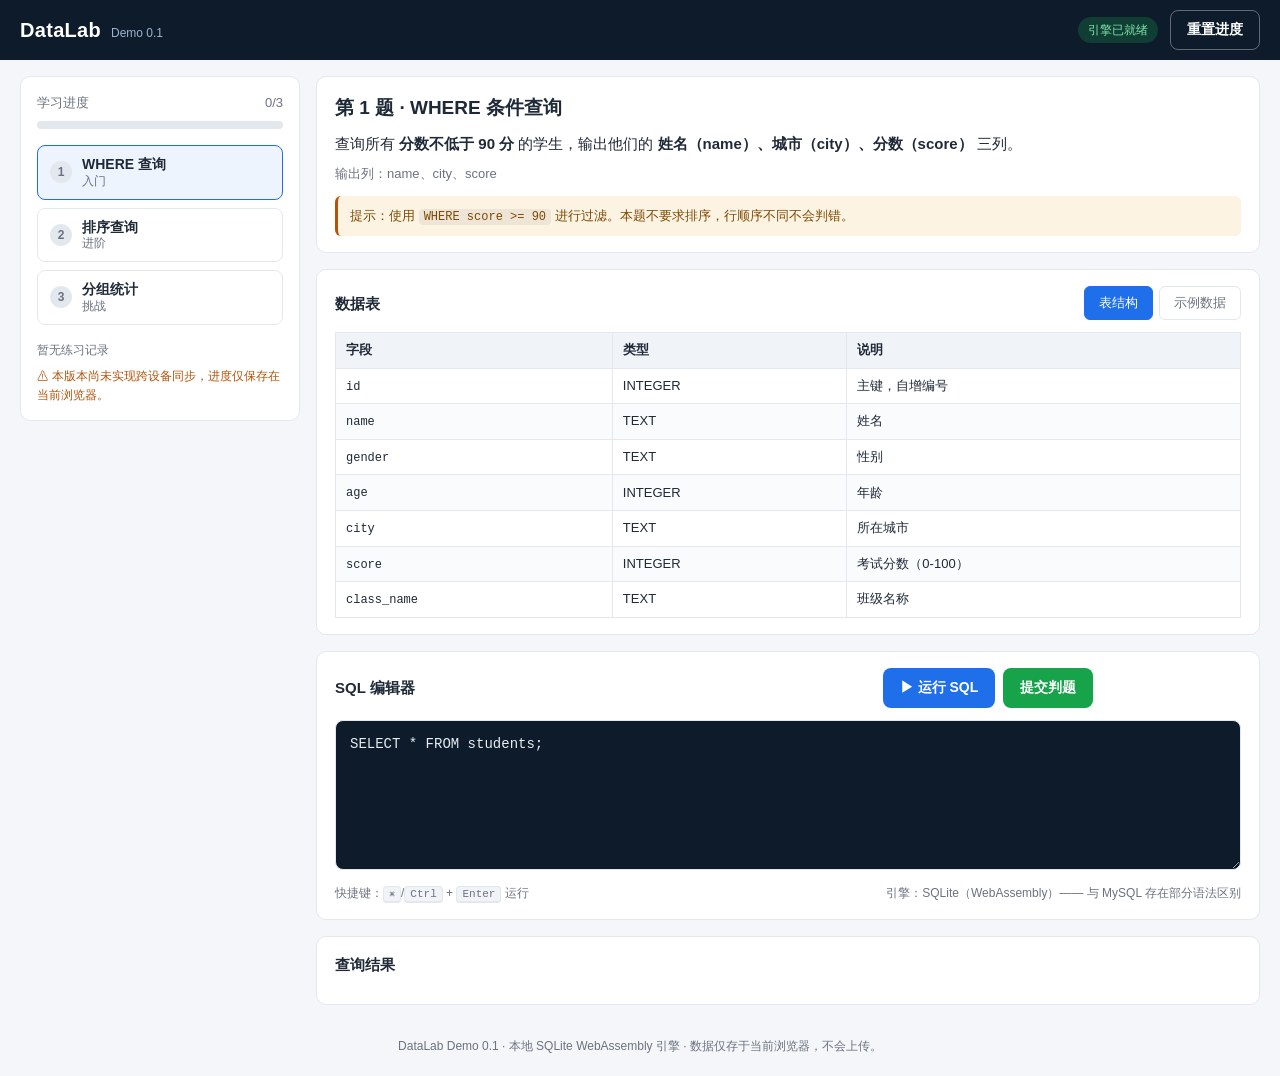
==== docs/index.html @ 597a9c26 "DataLab Demo 0.1：交互式 SQL 学习平台" ====
<!DOCTYPE html>
<html lang="zh-CN">
<head>
  <meta charset="UTF-8">
  <meta name="viewport" content="width=device-width, initial-scale=1, viewport-fit=cover">
  <meta name="theme-color" content="#1f6feb">
  <meta name="apple-mobile-web-app-capable" content="yes">
  <meta name="apple-mobile-web-app-status-bar-style" content="black-translucent">
  <meta name="apple-mobile-web-app-title" content="DataLab">
  <meta name="format-detection" content="telephone=no">
  <title>DataLab · 交互式 SQL 学习</title>
  <link rel="manifest" href="manifest.json">
  <link rel="apple-touch-icon" href="icon-180.png">
  <link rel="stylesheet" href="style.css">
</head>
<body>
  <header class="topbar">
    <div class="brand">
      <span class="logo">DataLab</span>
      <span class="ver">Demo 0.1</span>
    </div>
    <div class="top-right">
      <span id="engineStatus" class="engine-badge">引擎加载中…</span>
      <button id="resetBtn" class="btn ghost" type="button">重置进度</button>
    </div>
  </header>

  <div class="layout">
    <aside class="sidebar">
      <div class="progress-box">
        <div class="progress-label">学习进度 <span id="progressText">0/3</span></div>
        <div class="progress-bar"><div id="progressFill" class="progress-fill"></div></div>
      </div>

      <nav id="exerciseList" class="exercise-list" aria-label="课程列表"></nav>

      <div class="sidebar-foot">
        <div id="lastRecord" class="last-record">暂无练习记录</div>
        <div class="sync-note">⚠ 本版本尚未实现跨设备同步，进度仅保存在当前浏览器。</div>
      </div>
    </aside>

    <main class="content">
      <section class="card task-card">
        <h2 id="taskTitle" class="task-title">第 1 题</h2>
        <div id="taskDesc" class="task-desc"></div>
        <div id="taskHint" class="task-hint"></div>
      </section>

      <section class="card schema-card">
        <div class="card-head">
          <h3>数据表</h3>
          <div class="tabs" role="tablist">
            <button type="button" data-tab="schema" class="active">表结构</button>
            <button type="button" data-tab="data">示例数据</button>
          </div>
        </div>
        <div id="schemaView" class="tab-panel"></div>
        <div id="dataView" class="tab-panel hidden"></div>
      </section>

      <section class="card editor-card">
        <div class="card-head editor-head">
          <h3>SQL 编辑器</h3>
          <div class="editor-actions">
            <button id="runBtn" class="btn primary" type="button">▶ 运行 SQL</button>
            <button id="judgeBtn" class="btn accent" type="button">提交判题</button>
            <button id="copyChatBtn" class="btn ghost" type="button">复制给 ChatGPT</button>
          </div>
        </div>
        <textarea id="sqlEditor" class="sql-editor" spellcheck="false" autocapitalize="off"
          autocorrect="off" autocomplete="off"
          placeholder="在这里输入 SQL，例如：SELECT * FROM students;"></textarea>
        <div class="editor-foot">
          <span>快捷键：<kbd>⌘</kbd>/<kbd>Ctrl</kbd> + <kbd>Enter</kbd> 运行</span>
          <span class="engine-note">引擎：SQLite（WebAssembly）—— 与 MySQL 存在部分语法区别</span>
        </div>
      </section>

      <section class="card result-card">
        <h3>查询结果</h3>
        <div id="runResult" class="run-result"></div>
        <div id="judgeResult" class="judge-result"></div>
      </section>
    </main>
  </div>

  <footer class="footer">
    DataLab Demo 0.1 · 本地 SQLite WebAssembly 引擎 · 数据仅存于当前浏览器，不会上传。
  </footer>

  <script src="sql-wasm.js"></script>
  <script src="data.js"></script>
  <script src="db.js"></script>
  <script src="judge.js"></script>
  <script src="app.js"></script>
</body>
</html>
---- docs/style.css ----
/* DataLab Demo 0.1 — 界面样式（适配 iPad 横屏与窄屏） */

:root {
  --bg: #f4f6f9;
  --panel: #ffffff;
  --border: #e3e8ef;
  --text: #1f2937;
  --text-dim: #6b7280;
  --accent: #1f6feb;
  --accent-dark: #1a5fd0;
  --green: #16a34a;
  --green-bg: #eafaf0;
  --red: #dc2626;
  --red-bg: #fdeaea;
  --amber: #b45309;
  --amber-bg: #fdf3e3;
  --mono: "SF Mono", "Menlo", "Monaco", "Consolas", "PingFang SC", monospace;
  --radius: 10px;
}

* { box-sizing: border-box; }

html, body {
  margin: 0;
  padding: 0;
  background: var(--bg);
  color: var(--text);
  font-family: -apple-system, BlinkMacSystemFont, "Segoe UI", "PingFang SC",
    "Hiragino Sans GB", "Microsoft YaHei", sans-serif;
  font-size: 15px;
  line-height: 1.55;
  -webkit-font-smoothing: antialiased;
}

.hidden { display: none !important; }

/* ---------- 顶栏 ---------- */
.topbar {
  display: flex;
  align-items: center;
  justify-content: space-between;
  gap: 12px;
  padding: 10px 20px;
  background: #0d1b2a;
  color: #fff;
  position: sticky;
  top: 0;
  z-index: 20;
}
.brand { display: flex; align-items: baseline; gap: 10px; }
.logo { font-size: 20px; font-weight: 700; letter-spacing: .3px; }
.ver { font-size: 12px; color: #9db4d0; }
.top-right { display: flex; align-items: center; gap: 12px; }
.engine-badge {
  font-size: 12px;
  padding: 4px 10px;
  border-radius: 999px;
  background: rgba(255,255,255,.12);
  color: #c9d6e5;
}
.engine-badge.ok { background: rgba(34,197,94,.2); color: #7ee2a8; }
.engine-badge.fail { background: rgba(239,68,68,.25); color: #fca5a5; }

/* ---------- 布局 ---------- */
.layout {
  display: grid;
  grid-template-columns: 280px minmax(0, 1fr);
  gap: 16px;
  padding: 16px 20px;
  max-width: 1500px;
  margin: 0 auto;
  align-items: start;
}

/* ---------- 侧栏 ---------- */
.sidebar {
  background: var(--panel);
  border: 1px solid var(--border);
  border-radius: var(--radius);
  padding: 16px;
  position: sticky;
  top: 64px;
  display: flex;
  flex-direction: column;
  gap: 16px;
  min-width: 0;
}
.progress-box { display: flex; flex-direction: column; gap: 8px; }
.progress-label { font-size: 13px; color: var(--text-dim); display: flex; justify-content: space-between; }
.progress-bar {
  height: 8px; background: var(--border); border-radius: 999px; overflow: hidden;
}
.progress-fill {
  height: 100%; width: 0; background: linear-gradient(90deg, var(--accent), #58a6ff);
  transition: width .3s ease;
}

.exercise-list { display: flex; flex-direction: column; gap: 8px; }
.ex-item {
  display: flex; align-items: center; gap: 10px;
  text-align: left;
  padding: 10px 12px;
  border: 1px solid var(--border);
  border-radius: 8px;
  background: #fff;
  cursor: pointer;
  font-size: 14px;
  color: var(--text);
  transition: border-color .15s, background .15s;
  min-height: 44px;
}
.ex-item:hover { border-color: var(--accent); }
.ex-item.active { border-color: var(--accent); background: #eef4fe; }
.ex-badge {
  width: 22px; height: 22px; border-radius: 50%;
  background: var(--border); color: var(--text-dim);
  display: flex; align-items: center; justify-content: center;
  font-size: 12px; font-weight: 600; flex: 0 0 auto;
}
.ex-item.done .ex-badge { background: var(--green); color: #fff; }
.ex-info { display: flex; flex-direction: column; line-height: 1.25; }
.ex-title { font-weight: 600; }
.ex-diff { font-size: 12px; color: var(--text-dim); }

.sidebar-foot { display: flex; flex-direction: column; gap: 8px; margin-top: auto; }
.last-record { font-size: 12px; color: var(--text-dim); }
.sync-note { font-size: 12px; color: var(--amber); }

/* ---------- 内容区 ---------- */
.content { display: flex; flex-direction: column; gap: 16px; min-width: 0; }

.card {
  background: var(--panel);
  border: 1px solid var(--border);
  border-radius: var(--radius);
  padding: 16px 18px;
}
.card-head {
  display: flex; align-items: center; justify-content: space-between;
  gap: 12px; margin-bottom: 12px; flex-wrap: wrap;
}
.card h3 { margin: 0; font-size: 15px; }

.task-title { margin: 0 0 10px; font-size: 19px; }
.task-desc { color: var(--text); }
.task-desc .output-cols { margin-top: 8px; font-size: 13px; color: var(--text-dim); }
.task-hint {
  margin-top: 12px; padding: 10px 12px;
  background: var(--amber-bg); border-left: 3px solid var(--amber);
  border-radius: 6px; font-size: 13px; color: #7c4a03;
}
.task-hint code, .task-desc code {
  background: rgba(0,0,0,.06); padding: 1px 5px; border-radius: 4px;
  font-family: var(--mono); font-size: 12px;
}

/* 标签页 */
.tabs { display: flex; gap: 6px; }
.tabs button {
  padding: 6px 14px; border: 1px solid var(--border); background: #fff;
  border-radius: 6px; cursor: pointer; font-size: 13px; color: var(--text-dim);
  min-height: 34px;
}
.tabs button.active { background: var(--accent); border-color: var(--accent); color: #fff; }

/* 表格 */
.table-scroll { overflow-x: auto; }
.data-table {
  width: 100%; border-collapse: collapse; font-size: 13px; min-width: 300px;
}
.data-table th, .data-table td {
  border: 1px solid var(--border); padding: 7px 10px; text-align: left;
  white-space: nowrap;
}
.data-table thead th { background: #f0f3f8; font-weight: 600; position: sticky; top: 0; }
.data-table tbody tr:nth-child(even) { background: #fafbfd; }
.data-table code { font-family: var(--mono); font-size: 12px; }
.data-table td.null { color: #9ca3af; font-style: italic; }
.empty-cell { color: var(--text-dim); text-align: center; }
.data-meta { font-size: 12px; color: var(--text-dim); margin-bottom: 8px; }

/* 编辑器 */
.sql-editor {
  width: 100%;
  min-height: 150px;
  padding: 12px 14px;
  font-family: var(--mono);
  font-size: 14px;
  line-height: 1.6;
  border: 1px solid var(--border);
  border-radius: 8px;
  resize: vertical;
  background: #0d1b2a;
  color: #e6edf3;
  tab-size: 2;
}
.sql-editor:focus { outline: none; border-color: var(--accent); box-shadow: 0 0 0 3px rgba(31,111,235,.15); }

.editor-foot {
  display: flex; justify-content: space-between; align-items: center;
  gap: 10px; margin-top: 8px; font-size: 12px; color: var(--text-dim); flex-wrap: wrap;
}
.engine-note { color: var(--text-dim); }
kbd {
  font-family: var(--mono); background: #f0f3f8; border: 1px solid var(--border);
  border-bottom-width: 2px; border-radius: 4px; padding: 1px 5px; font-size: 11px;
}

/* 按钮 */
.btn {
  padding: 9px 16px; border-radius: 8px; border: 1px solid transparent;
  cursor: pointer; font-size: 14px; font-weight: 600; min-height: 40px;
  transition: background .15s, border-color .15s;
}
.btn.primary { background: var(--accent); color: #fff; }
.btn.primary:hover { background: var(--accent-dark); }
.btn.accent { background: var(--green); color: #fff; }
.btn.accent:hover { background: #128a3e; }
.btn.ghost { background: transparent; color: #fff; border-color: rgba(255,255,255,.35); }
.btn.ghost:hover { background: rgba(255,255,255,.12); }
.editor-actions { display: flex; gap: 8px; flex-wrap: wrap; }

/* 结果区 */
.result-card h3 { margin: 0 0 12px; }
.run-result, .judge-result { display: flex; flex-direction: column; gap: 12px; }
.result-meta { font-size: 13px; color: var(--text-dim); }

.error-box {
  background: var(--red-bg); border: 1px solid #f5c6c6; border-left: 4px solid var(--red);
  border-radius: 8px; padding: 12px 14px;
}
.error-title { font-weight: 700; color: var(--red); }
.error-msg {
  margin: 6px 0 0; font-family: var(--mono); font-size: 13px; white-space: pre-wrap;
  word-break: break-word; color: #7f1d1d;
}

.judge-box {
  display: flex; gap: 12px; align-items: flex-start;
  border-radius: 8px; padding: 12px 14px; border: 1px solid;
}
.judge-box.pass { background: var(--green-bg); border-color: #bfe6cc; }
.judge-box.fail { background: var(--red-bg); border-color: #f5c6c6; }
.judge-box.warn { background: var(--amber-bg); border-color: #f0d9a8; }
.judge-icon { font-size: 20px; line-height: 1.2; font-weight: 700; }
.judge-box.pass .judge-icon { color: var(--green); }
.judge-box.fail .judge-icon { color: var(--red); }
.judge-box.warn .judge-icon { color: var(--amber); }
.judge-title { font-weight: 700; }
.judge-reason { font-size: 13px; margin-top: 2px; color: var(--text); }

.side-result h4 { margin: 0 0 6px; font-size: 13px; color: var(--text-dim); }

/* 底部 */
.footer {
  text-align: center; padding: 16px 20px 24px;
  font-size: 12px; color: var(--text-dim);
}

/* ---------- 响应式：窄屏 / 竖屏 ---------- */
@media (max-width: 900px) {
  .layout { grid-template-columns: minmax(0, 1fr); padding: 12px; }
  .sidebar { position: static; }
  .exercise-list { flex-direction: row; overflow-x: auto; }
  .ex-item { min-width: 140px; }
  .sql-editor { min-height: 120px; }
  .topbar { padding: 8px 12px; flex-wrap: wrap; }
  .editor-head { flex-direction: column; align-items: stretch; }
  .editor-actions { justify-content: stretch; }
  .editor-actions .btn { flex: 1 1 auto; }
}
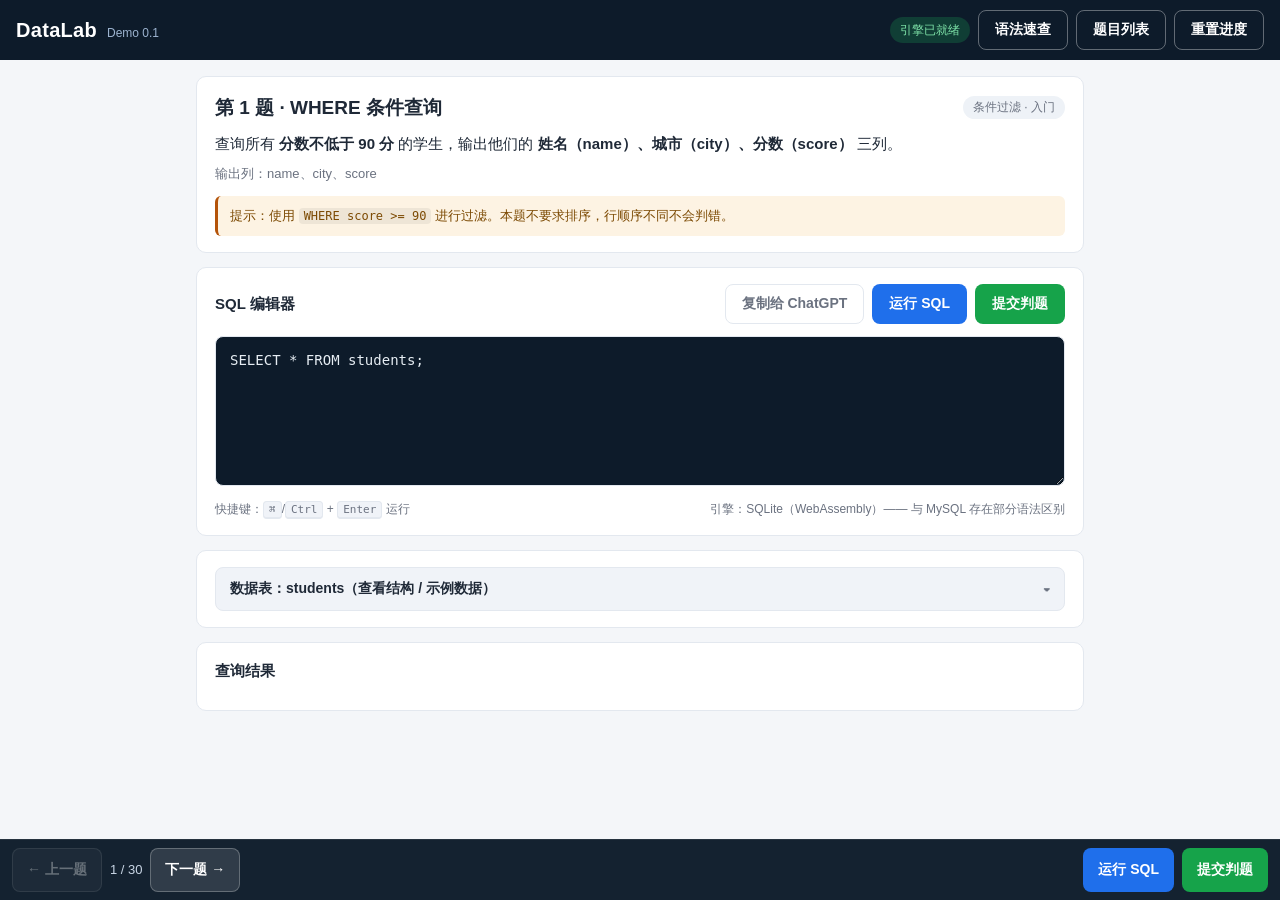
==== commit a9fc4a97: "DataLab Demo 0.1.1：iPad 布局优化 + 30 道练习 + 语法速查 - 布局：题目→编辑器→折叠数据表→结果；底部悬浮操作栏（运行/判题/上下题） - 练习：由 3 道扩充至 3" ====
--- a/docs/index.html
+++ b/docs/index.html
@@ -21,76 +21,112 @@
     </div>
     <div class="top-right">
       <span id="engineStatus" class="engine-badge">引擎加载中…</span>
+      <button id="syntaxBtn" class="btn ghost" type="button">语法速查</button>
+      <button id="listBtn" class="btn ghost" type="button">题目列表</button>
       <button id="resetBtn" class="btn ghost" type="button">重置进度</button>
     </div>
   </header>
 
-  <div class="layout">
-    <aside class="sidebar">
-      <div class="progress-box">
-        <div class="progress-label">学习进度 <span id="progressText">0/3</span></div>
-        <div class="progress-bar"><div id="progressFill" class="progress-fill"></div></div>
+  <main class="content">
+    <!-- 1. 题目介绍 -->
+    <section class="card task-card">
+      <div class="task-head">
+        <h2 id="taskTitle" class="task-title">第 1 题</h2>
+        <span id="taskMeta" class="task-meta"></span>
       </div>
+      <div id="taskDesc" class="task-desc"></div>
+      <div id="taskHint" class="task-hint"></div>
+    </section>
 
-      <nav id="exerciseList" class="exercise-list" aria-label="课程列表"></nav>
+    <!-- 2. SQL 编辑器 -->
+    <section class="card editor-card">
+      <div class="card-head editor-head">
+        <h3>SQL 编辑器</h3>
+        <div class="editor-actions">
+          <button id="copyChatBtn" class="btn ghost-dark" type="button">复制给 ChatGPT</button>
+          <button id="runBtn" class="btn primary" type="button">运行 SQL</button>
+          <button id="judgeBtn" class="btn accent" type="button">提交判题</button>
+        </div>
+      </div>
+      <textarea id="sqlEditor" class="sql-editor" spellcheck="false" autocapitalize="off"
+        autocorrect="off" autocomplete="off" enterkeyhint="go"
+        placeholder="在这里输入 SQL，例如：SELECT * FROM students;"></textarea>
+      <div class="editor-foot">
+        <span>快捷键：<kbd>⌘</kbd>/<kbd>Ctrl</kbd> + <kbd>Enter</kbd> 运行</span>
+        <span class="engine-note">引擎：SQLite（WebAssembly）—— 与 MySQL 存在部分语法区别</span>
+      </div>
+    </section>
 
-      <div class="sidebar-foot">
-        <div id="lastRecord" class="last-record">暂无练习记录</div>
-        <div class="sync-note">⚠ 本版本尚未实现跨设备同步，进度仅保存在当前浏览器。</div>
-      </div>
-    </aside>
-
-    <main class="content">
-      <section class="card task-card">
-        <h2 id="taskTitle" class="task-title">第 1 题</h2>
-        <div id="taskDesc" class="task-desc"></div>
-        <div id="taskHint" class="task-hint"></div>
-      </section>
-
-      <section class="card schema-card">
-        <div class="card-head">
-          <h3>数据表</h3>
-          <div class="tabs" role="tablist">
-            <button type="button" data-tab="schema" class="active">表结构</button>
-            <button type="button" data-tab="data">示例数据</button>
-          </div>
+    <!-- 3. 数据表（默认折叠） -->
+    <section class="card schema-card">
+      <button id="schemaToggle" class="schema-toggle" type="button" aria-expanded="false">
+        <span>数据表：students（查看结构 / 示例数据）</span>
+        <span class="chev">▾</span>
+      </button>
+      <div id="schemaBody" class="schema-body hidden">
+        <div class="tabs" role="tablist">
+          <button type="button" data-tab="schema" class="active">表结构</button>
+          <button type="button" data-tab="data">示例数据</button>
         </div>
         <div id="schemaView" class="tab-panel"></div>
         <div id="dataView" class="tab-panel hidden"></div>
-      </section>
+      </div>
+    </section>
 
-      <section class="card editor-card">
-        <div class="card-head editor-head">
-          <h3>SQL 编辑器</h3>
-          <div class="editor-actions">
-            <button id="runBtn" class="btn primary" type="button">▶ 运行 SQL</button>
-            <button id="judgeBtn" class="btn accent" type="button">提交判题</button>
-            <button id="copyChatBtn" class="btn ghost" type="button">复制给 ChatGPT</button>
-          </div>
-        </div>
-        <textarea id="sqlEditor" class="sql-editor" spellcheck="false" autocapitalize="off"
-          autocorrect="off" autocomplete="off"
-          placeholder="在这里输入 SQL，例如：SELECT * FROM students;"></textarea>
-        <div class="editor-foot">
-          <span>快捷键：<kbd>⌘</kbd>/<kbd>Ctrl</kbd> + <kbd>Enter</kbd> 运行</span>
-          <span class="engine-note">引擎：SQLite（WebAssembly）—— 与 MySQL 存在部分语法区别</span>
-        </div>
-      </section>
+    <!-- 4. 查询结果 -->
+    <section class="card result-card">
+      <h3>查询结果</h3>
+      <div id="runResult" class="run-result"></div>
+      <div id="judgeResult" class="judge-result"></div>
+    </section>
+  </main>
 
-      <section class="card result-card">
-        <h3>查询结果</h3>
-        <div id="runResult" class="run-result"></div>
-        <div id="judgeResult" class="judge-result"></div>
-      </section>
-    </main>
+  <!-- 底部悬浮操作栏 -->
+  <div class="floating-bar" id="floatingBar">
+    <button id="prevBtn" class="fb-btn nav" type="button">← 上一题</button>
+    <span id="fbProgress" class="fb-progress">1 / 30</span>
+    <button id="nextBtn" class="fb-btn nav" type="button">下一题 →</button>
+    <div class="fb-spacer"></div>
+    <button id="fbRunBtn" class="fb-btn primary" type="button">运行 SQL</button>
+    <button id="fbJudgeBtn" class="fb-btn accent" type="button">提交判题</button>
   </div>
 
-  <footer class="footer">
-    DataLab Demo 0.1 · 本地 SQLite WebAssembly 引擎 · 数据仅存于当前浏览器，不会上传。
-  </footer>
+  <!-- 题目列表抽屉 -->
+  <div id="listDrawer" class="drawer-mask hidden" aria-hidden="true">
+    <aside class="drawer" role="dialog" aria-label="题目列表">
+      <div class="drawer-head">
+        <h3>题目列表</h3>
+        <button id="listClose" class="drawer-close" type="button" aria-label="关闭">✕</button>
+      </div>
+      <div class="drawer-progress">
+        <div class="progress-label">学习进度 <span id="drawerProgressText">0/30</span></div>
+        <div class="progress-bar"><div id="drawerProgressFill" class="progress-fill"></div></div>
+        <div class="save-status" id="saveStatus">进度已保存在本设备</div>
+        <div id="lastRecord" class="last-record">暂无练习记录</div>
+        <div class="sync-note">说明：当前尚不支持跨设备同步，进度仅保存在本设备浏览器中。</div>
+      </div>
+      <nav id="drawerList" class="drawer-list" aria-label="按分类组织的题目"></nav>
+    </aside>
+  </div>
+
+  <!-- 语法速查抽屉 -->
+  <div id="syntaxDrawer" class="drawer-mask hidden" aria-hidden="true">
+    <aside class="drawer drawer-wide" role="dialog" aria-label="语法速查">
+      <div class="drawer-head">
+        <h3>语法速查</h3>
+        <button id="syntaxClose" class="drawer-close" type="button" aria-label="关闭">✕</button>
+      </div>
+      <div class="syntax-search">
+        <input id="syntaxSearch" type="search" placeholder="搜索关键词，如 WHERE、GROUP BY、排序…" autocomplete="off">
+      </div>
+      <div id="syntaxList" class="drawer-list syntax-list"></div>
+      <div class="syntax-foot">示例均可在当前 students 表上运行；引擎为 SQLite，注意与 MySQL 的语法差异。</div>
+    </aside>
+  </div>
 
   <script src="sql-wasm.js"></script>
   <script src="data.js"></script>
+  <script src="syntax.js"></script>
   <script src="db.js"></script>
   <script src="judge.js"></script>
   <script src="app.js"></script>
--- a/docs/style.css
+++ b/docs/style.css
@@ -1,4 +1,4 @@
-/* DataLab Demo 0.1 — 界面样式（适配 iPad 横屏与窄屏） */
+/* DataLab Demo 0.1.1 — 界面样式（适配 iPad 横屏/竖屏、底部悬浮栏、抽屉） */
 
 :root {
   --bg: #f4f6f9;
@@ -16,6 +16,7 @@
   --amber-bg: #fdf3e3;
   --mono: "SF Mono", "Menlo", "Monaco", "Consolas", "PingFang SC", monospace;
   --radius: 10px;
+  --bar-h: 58px;
 }
 
 * { box-sizing: border-box; }
@@ -30,7 +31,11 @@
   font-size: 15px;
   line-height: 1.55;
   -webkit-font-smoothing: antialiased;
-}
+  -webkit-tap-highlight-color: transparent;
+}
+
+/* 为底部悬浮栏预留空间，避免遮挡内容 */
+body { padding-bottom: calc(var(--bar-h) + env(safe-area-inset-bottom) + 20px); }
 
 .hidden { display: none !important; }
 
@@ -39,8 +44,8 @@
   display: flex;
   align-items: center;
   justify-content: space-between;
-  gap: 12px;
-  padding: 10px 20px;
+  gap: 10px;
+  padding: 10px 16px;
   background: #0d1b2a;
   color: #fff;
   position: sticky;
@@ -50,84 +55,28 @@
 .brand { display: flex; align-items: baseline; gap: 10px; }
 .logo { font-size: 20px; font-weight: 700; letter-spacing: .3px; }
 .ver { font-size: 12px; color: #9db4d0; }
-.top-right { display: flex; align-items: center; gap: 12px; }
+.top-right { display: flex; align-items: center; gap: 8px; flex-wrap: wrap; }
 .engine-badge {
   font-size: 12px;
   padding: 4px 10px;
   border-radius: 999px;
   background: rgba(255,255,255,.12);
   color: #c9d6e5;
+  white-space: nowrap;
 }
 .engine-badge.ok { background: rgba(34,197,94,.2); color: #7ee2a8; }
 .engine-badge.fail { background: rgba(239,68,68,.25); color: #fca5a5; }
 
-/* ---------- 布局 ---------- */
-.layout {
-  display: grid;
-  grid-template-columns: 280px minmax(0, 1fr);
-  gap: 16px;
-  padding: 16px 20px;
-  max-width: 1500px;
+/* ---------- 内容主列 ---------- */
+.content {
+  max-width: 920px;
   margin: 0 auto;
-  align-items: start;
-}
-
-/* ---------- 侧栏 ---------- */
-.sidebar {
-  background: var(--panel);
-  border: 1px solid var(--border);
-  border-radius: var(--radius);
-  padding: 16px;
-  position: sticky;
-  top: 64px;
+  padding: 16px 16px 8px;
   display: flex;
   flex-direction: column;
-  gap: 16px;
+  gap: 14px;
   min-width: 0;
 }
-.progress-box { display: flex; flex-direction: column; gap: 8px; }
-.progress-label { font-size: 13px; color: var(--text-dim); display: flex; justify-content: space-between; }
-.progress-bar {
-  height: 8px; background: var(--border); border-radius: 999px; overflow: hidden;
-}
-.progress-fill {
-  height: 100%; width: 0; background: linear-gradient(90deg, var(--accent), #58a6ff);
-  transition: width .3s ease;
-}
-
-.exercise-list { display: flex; flex-direction: column; gap: 8px; }
-.ex-item {
-  display: flex; align-items: center; gap: 10px;
-  text-align: left;
-  padding: 10px 12px;
-  border: 1px solid var(--border);
-  border-radius: 8px;
-  background: #fff;
-  cursor: pointer;
-  font-size: 14px;
-  color: var(--text);
-  transition: border-color .15s, background .15s;
-  min-height: 44px;
-}
-.ex-item:hover { border-color: var(--accent); }
-.ex-item.active { border-color: var(--accent); background: #eef4fe; }
-.ex-badge {
-  width: 22px; height: 22px; border-radius: 50%;
-  background: var(--border); color: var(--text-dim);
-  display: flex; align-items: center; justify-content: center;
-  font-size: 12px; font-weight: 600; flex: 0 0 auto;
-}
-.ex-item.done .ex-badge { background: var(--green); color: #fff; }
-.ex-info { display: flex; flex-direction: column; line-height: 1.25; }
-.ex-title { font-weight: 600; }
-.ex-diff { font-size: 12px; color: var(--text-dim); }
-
-.sidebar-foot { display: flex; flex-direction: column; gap: 8px; margin-top: auto; }
-.last-record { font-size: 12px; color: var(--text-dim); }
-.sync-note { font-size: 12px; color: var(--amber); }
-
-/* ---------- 内容区 ---------- */
-.content { display: flex; flex-direction: column; gap: 16px; min-width: 0; }
 
 .card {
   background: var(--panel);
@@ -141,7 +90,16 @@
 }
 .card h3 { margin: 0; font-size: 15px; }
 
-.task-title { margin: 0 0 10px; font-size: 19px; }
+/* 题目卡片 */
+.task-head {
+  display: flex; align-items: center; justify-content: space-between;
+  gap: 10px; margin-bottom: 10px; flex-wrap: wrap;
+}
+.task-title { margin: 0; font-size: 19px; }
+.task-meta {
+  font-size: 12px; color: var(--text-dim);
+  background: #eef2f7; padding: 2px 10px; border-radius: 999px; white-space: nowrap;
+}
 .task-desc { color: var(--text); }
 .task-desc .output-cols { margin-top: 8px; font-size: 13px; color: var(--text-dim); }
 .task-hint {
@@ -154,8 +112,19 @@
   font-family: var(--mono); font-size: 12px;
 }
 
+/* 数据表折叠 */
+.schema-toggle {
+  width: 100%; display: flex; justify-content: space-between; align-items: center;
+  background: #f0f3f8; border: 1px solid var(--border); border-radius: 8px;
+  padding: 10px 14px; font-size: 14px; font-weight: 600; cursor: pointer;
+  min-height: 44px; text-align: left; color: var(--text);
+}
+.schema-toggle:active { background: #e6ebf2; }
+.chev { color: var(--text-dim); }
+.schema-body { margin-top: 12px; }
+
 /* 标签页 */
-.tabs { display: flex; gap: 6px; }
+.tabs { display: flex; gap: 6px; margin-bottom: 10px; }
 .tabs button {
   padding: 6px 14px; border: 1px solid var(--border); background: #fff;
   border-radius: 6px; cursor: pointer; font-size: 13px; color: var(--text-dim);
@@ -172,7 +141,7 @@
   border: 1px solid var(--border); padding: 7px 10px; text-align: left;
   white-space: nowrap;
 }
-.data-table thead th { background: #f0f3f8; font-weight: 600; position: sticky; top: 0; }
+.data-table thead th { background: #f0f3f8; font-weight: 600; }
 .data-table tbody tr:nth-child(even) { background: #fafbfd; }
 .data-table code { font-family: var(--mono); font-size: 12px; }
 .data-table td.null { color: #9ca3af; font-style: italic; }
@@ -218,6 +187,8 @@
 .btn.accent:hover { background: #128a3e; }
 .btn.ghost { background: transparent; color: #fff; border-color: rgba(255,255,255,.35); }
 .btn.ghost:hover { background: rgba(255,255,255,.12); }
+.btn.ghost-dark { background: transparent; color: var(--text-dim); border-color: var(--border); }
+.btn.ghost-dark:hover { background: #f0f3f8; }
 .editor-actions { display: flex; gap: 8px; flex-wrap: wrap; }
 
 /* 结果区 */
@@ -251,21 +222,165 @@
 
 .side-result h4 { margin: 0 0 6px; font-size: 13px; color: var(--text-dim); }
 
-/* 底部 */
-.footer {
-  text-align: center; padding: 16px 20px 24px;
-  font-size: 12px; color: var(--text-dim);
-}
+.empty { color: var(--text-dim); font-size: 13px; padding: 12px 0; text-align: center; }
+
+/* ---------- 底部悬浮操作栏 ---------- */
+.floating-bar {
+  position: fixed;
+  left: 0; right: 0; bottom: 0;
+  display: flex;
+  align-items: center;
+  gap: 8px;
+  padding: 8px 12px;
+  padding-bottom: calc(8px + env(safe-area-inset-bottom));
+  background: rgba(13, 27, 42, 0.97);
+  backdrop-filter: blur(8px);
+  -webkit-backdrop-filter: blur(8px);
+  border-top: 1px solid rgba(255,255,255,.08);
+  z-index: 30;
+  transition: transform .2s ease;
+}
+/* 虚拟键盘弹出时收起悬浮栏 */
+body.kb-open .floating-bar { transform: translateY(120%); }
+
+.fb-btn {
+  min-height: 44px;
+  padding: 8px 14px;
+  border-radius: 8px;
+  border: 1px solid transparent;
+  font-size: 14px;
+  font-weight: 600;
+  cursor: pointer;
+  white-space: nowrap;
+  transition: background .15s, border-color .15s;
+}
+.fb-btn.nav { background: rgba(255,255,255,.12); color: #fff; border-color: rgba(255,255,255,.25); }
+.fb-btn.nav:hover { background: rgba(255,255,255,.2); }
+.fb-btn.nav:disabled { opacity: .35; cursor: default; }
+.fb-btn.primary { background: var(--accent); color: #fff; }
+.fb-btn.primary:hover { background: var(--accent-dark); }
+.fb-btn.accent { background: var(--green); color: #fff; }
+.fb-btn.accent:hover { background: #128a3e; }
+.fb-progress { color: #c9d6e5; font-size: 13px; white-space: nowrap; }
+.fb-spacer { flex: 1 1 auto; }
+
+/* ---------- 抽屉 ---------- */
+.drawer-mask {
+  position: fixed; inset: 0;
+  background: rgba(0,0,0,.45);
+  z-index: 40;
+  display: flex;
+  justify-content: flex-end;
+}
+.drawer {
+  width: min(420px, 94vw);
+  height: 100%;
+  background: var(--panel);
+  box-shadow: -4px 0 24px rgba(0,0,0,.18);
+  display: flex;
+  flex-direction: column;
+  overflow: hidden;
+}
+.drawer-wide { width: min(540px, 96vw); }
+.drawer-head {
+  display: flex; justify-content: space-between; align-items: center;
+  padding: 14px 16px; border-bottom: 1px solid var(--border); flex: 0 0 auto;
+}
+.drawer-head h3 { margin: 0; font-size: 16px; }
+.drawer-close {
+  border: none; background: transparent; font-size: 18px; color: var(--text-dim);
+  cursor: pointer; min-width: 40px; min-height: 40px; border-radius: 8px;
+}
+.drawer-close:hover { background: #f0f3f8; }
+
+.drawer-progress {
+  padding: 12px 16px; border-bottom: 1px solid var(--border); flex: 0 0 auto;
+  display: flex; flex-direction: column; gap: 6px;
+}
+.progress-label { font-size: 13px; color: var(--text-dim); display: flex; justify-content: space-between; }
+.progress-bar { height: 8px; background: var(--border); border-radius: 999px; overflow: hidden; }
+.progress-fill { height: 100%; width: 0; background: linear-gradient(90deg, var(--accent), #58a6ff); transition: width .3s ease; }
+.save-status { font-size: 13px; color: var(--green); font-weight: 600; }
+.last-record { font-size: 12px; color: var(--text-dim); }
+.sync-note { font-size: 12px; color: var(--text-dim); }
+
+.drawer-list { flex: 1 1 auto; overflow-y: auto; padding: 8px 16px 20px; }
+.drawer-cat {
+  display: flex; justify-content: space-between; align-items: baseline;
+  font-size: 12px; font-weight: 700; color: var(--text-dim);
+  margin: 14px 0 6px; padding-top: 2px;
+}
+.drawer-cat:first-child { margin-top: 6px; }
+.drawer-cat-note { font-weight: 400; color: #9ca3af; font-size: 11px; }
+
+.ex-item {
+  display: flex; align-items: center; gap: 10px;
+  text-align: left;
+  padding: 10px 12px;
+  border: 1px solid var(--border);
+  border-radius: 8px;
+  background: #fff;
+  cursor: pointer;
+  font-size: 14px;
+  color: var(--text);
+  width: 100%;
+  min-height: 44px;
+  margin-bottom: 6px;
+}
+.ex-item:hover { border-color: var(--accent); }
+.ex-item.active { border-color: var(--accent); background: #eef4fe; }
+.ex-badge {
+  width: 22px; height: 22px; border-radius: 50%;
+  background: var(--border); color: var(--text-dim);
+  display: flex; align-items: center; justify-content: center;
+  font-size: 12px; font-weight: 600; flex: 0 0 auto;
+}
+.ex-item.done .ex-badge { background: var(--green); color: #fff; }
+.ex-info { display: flex; flex-direction: column; line-height: 1.25; }
+.ex-title { font-weight: 600; }
+.ex-diff { font-size: 12px; color: var(--text-dim); }
+
+/* 语法速查 */
+.syntax-search { padding: 10px 16px; border-bottom: 1px solid var(--border); flex: 0 0 auto; }
+.syntax-search input {
+  width: 100%; padding: 10px 12px; font-size: 15px;
+  border: 1px solid var(--border); border-radius: 8px;
+  -webkit-appearance: none; appearance: none;
+}
+.syntax-search input:focus { outline: none; border-color: var(--accent); }
+.syntax-list { padding-top: 12px; }
+.syntax-foot { padding: 10px 16px; border-top: 1px solid var(--border); font-size: 12px; color: var(--text-dim); flex: 0 0 auto; }
+
+.syn-card {
+  border: 1px solid var(--border); border-radius: 8px; padding: 12px 14px; margin-bottom: 10px;
+}
+.syn-head { display: flex; align-items: center; gap: 8px; margin-bottom: 8px; }
+.syn-kw { font-family: var(--mono); font-weight: 700; color: var(--accent); font-size: 14px; }
+.syn-cat { font-size: 12px; color: var(--text-dim); background: #eef2f7; padding: 1px 8px; border-radius: 999px; }
+.syn-row { margin-bottom: 6px; font-size: 13px; display: flex; gap: 8px; align-items: baseline; }
+.syn-row b { flex: 0 0 56px; color: var(--text-dim); font-weight: 600; }
+.syn-row > span { flex: 1 1 auto; }
+.syn-pre {
+  margin: 4px 0 0; font-family: var(--mono); font-size: 12.5px;
+  background: #0d1b2a; color: #e6edf3; padding: 8px 10px; border-radius: 6px;
+  overflow-x: auto; white-space: pre-wrap; word-break: break-word; flex: 1 1 auto;
+}
+.syn-row.warn > span { color: #7c4a03; }
+.syn-row.dim > span { color: var(--text-dim); }
+
+/* 锁背景滚动 */
+body.drawer-open { overflow: hidden; }
 
 /* ---------- 响应式：窄屏 / 竖屏 ---------- */
-@media (max-width: 900px) {
-  .layout { grid-template-columns: minmax(0, 1fr); padding: 12px; }
-  .sidebar { position: static; }
-  .exercise-list { flex-direction: row; overflow-x: auto; }
-  .ex-item { min-width: 140px; }
-  .sql-editor { min-height: 120px; }
-  .topbar { padding: 8px 12px; flex-wrap: wrap; }
+@media (max-width: 720px) {
+  .content { padding: 10px 10px 4px; gap: 10px; }
+  .card { padding: 12px 12px; }
+  .sql-editor { min-height: 130px; font-size: 15px; } /* 15px 防 iOS 聚焦自动缩放 */
   .editor-head { flex-direction: column; align-items: stretch; }
   .editor-actions { justify-content: stretch; }
   .editor-actions .btn { flex: 1 1 auto; }
-}
+  .topbar { padding: 8px 10px; }
+  .logo { font-size: 18px; }
+  .fb-btn { padding: 8px 10px; font-size: 13px; min-height: 40px; }
+  .fb-progress { font-size: 12px; }
+}
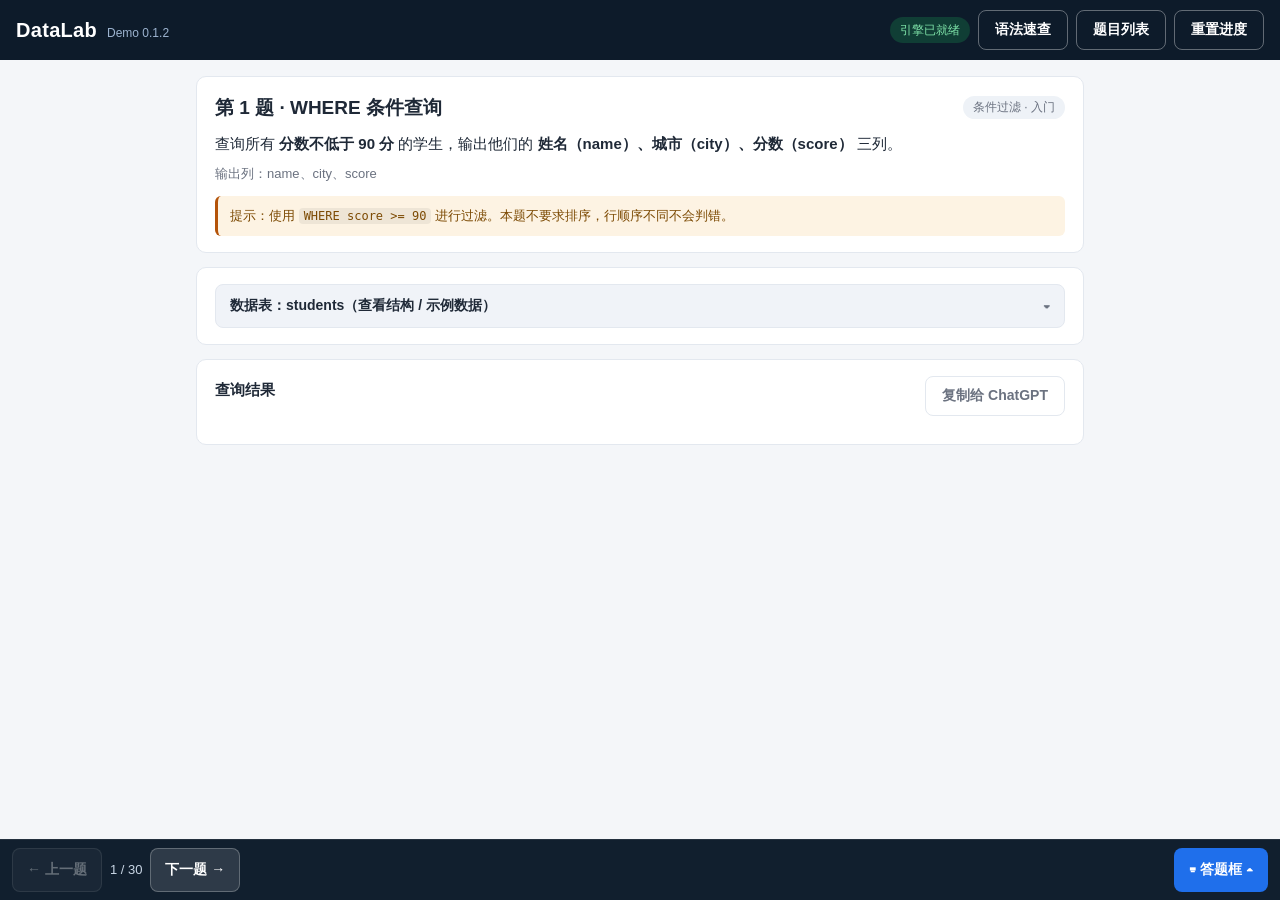
==== commit 3f7844bf: "DataLab Demo 0.1.2：悬浮答题框 + 教学错误修复 + 缓存 v3 - 底部固定按钮栏升级为可展开的悬浮答题框（收起=紧凑栏，展开=编辑器+运行/判题/导航） - 复用原 sqlEdi" ====
--- a/docs/index.html
+++ b/docs/index.html
@@ -4,6 +4,7 @@
   <meta charset="UTF-8">
   <meta name="viewport" content="width=device-width, initial-scale=1, viewport-fit=cover">
   <meta name="theme-color" content="#1f6feb">
+  <meta name="datalab-version" content="0.1.2">
   <meta name="apple-mobile-web-app-capable" content="yes">
   <meta name="apple-mobile-web-app-status-bar-style" content="black-translucent">
   <meta name="apple-mobile-web-app-title" content="DataLab">
@@ -17,7 +18,7 @@
   <header class="topbar">
     <div class="brand">
       <span class="logo">DataLab</span>
-      <span class="ver">Demo 0.1</span>
+      <span class="ver" id="appVersion">Demo 0.1.2</span>
     </div>
     <div class="top-right">
       <span id="engineStatus" class="engine-badge">引擎加载中…</span>
@@ -38,26 +39,7 @@
       <div id="taskHint" class="task-hint"></div>
     </section>
 
-    <!-- 2. SQL 编辑器 -->
-    <section class="card editor-card">
-      <div class="card-head editor-head">
-        <h3>SQL 编辑器</h3>
-        <div class="editor-actions">
-          <button id="copyChatBtn" class="btn ghost-dark" type="button">复制给 ChatGPT</button>
-          <button id="runBtn" class="btn primary" type="button">运行 SQL</button>
-          <button id="judgeBtn" class="btn accent" type="button">提交判题</button>
-        </div>
-      </div>
-      <textarea id="sqlEditor" class="sql-editor" spellcheck="false" autocapitalize="off"
-        autocorrect="off" autocomplete="off" enterkeyhint="go"
-        placeholder="在这里输入 SQL，例如：SELECT * FROM students;"></textarea>
-      <div class="editor-foot">
-        <span>快捷键：<kbd>⌘</kbd>/<kbd>Ctrl</kbd> + <kbd>Enter</kbd> 运行</span>
-        <span class="engine-note">引擎：SQLite（WebAssembly）—— 与 MySQL 存在部分语法区别</span>
-      </div>
-    </section>
-
-    <!-- 3. 数据表（默认折叠） -->
+    <!-- 2. 数据表（默认折叠） -->
     <section class="card schema-card">
       <button id="schemaToggle" class="schema-toggle" type="button" aria-expanded="false">
         <span>数据表：students（查看结构 / 示例数据）</span>
@@ -73,22 +55,47 @@
       </div>
     </section>
 
-    <!-- 4. 查询结果 -->
+    <!-- 3. 查询结果 -->
     <section class="card result-card">
-      <h3>查询结果</h3>
+      <div class="card-head result-head">
+        <h3>查询结果</h3>
+        <button id="copyChatBtn" class="btn ghost-dark" type="button">复制给 ChatGPT</button>
+      </div>
       <div id="runResult" class="run-result"></div>
       <div id="judgeResult" class="judge-result"></div>
     </section>
   </main>
 
-  <!-- 底部悬浮操作栏 -->
+  <!-- 底部悬浮答题框 -->
   <div class="floating-bar" id="floatingBar">
-    <button id="prevBtn" class="fb-btn nav" type="button">← 上一题</button>
-    <span id="fbProgress" class="fb-progress">1 / 30</span>
-    <button id="nextBtn" class="fb-btn nav" type="button">下一题 →</button>
-    <div class="fb-spacer"></div>
-    <button id="fbRunBtn" class="fb-btn primary" type="button">运行 SQL</button>
-    <button id="fbJudgeBtn" class="fb-btn accent" type="button">提交判题</button>
+    <!-- 收起状态 -->
+    <div class="fb-collapsed" id="fbCollapsed">
+      <button id="prevBtn" class="fb-btn nav" type="button">← 上一题</button>
+      <span id="fbProgress" class="fb-progress">1 / 30</span>
+      <button id="nextBtn" class="fb-btn nav" type="button">下一题 →</button>
+      <div class="fb-spacer"></div>
+      <button id="fbExpandBtn" class="fb-btn primary" type="button">⌨ 答题框 ▴</button>
+    </div>
+
+    <!-- 展开状态 -->
+    <div class="fb-panel hidden" id="fbPanel">
+      <div class="fb-panel-head">
+        <span id="fbPanelTitle" class="fb-panel-title">第 1 题</span>
+        <span class="fb-engine-badge">SQLite 引擎</span>
+        <button id="fbCollapseBtn" class="fb-btn ghost" type="button">收起 ▾</button>
+      </div>
+      <textarea id="sqlEditor" class="sql-editor" spellcheck="false" autocapitalize="off"
+        autocorrect="off" autocomplete="off" enterkeyhint="go"
+        placeholder="在这里输入 SQL，例如：SELECT * FROM students;"></textarea>
+      <div class="fb-panel-actions">
+        <button id="fbPrevBtn" class="fb-btn nav" type="button">←</button>
+        <button id="fbNextBtn" class="fb-btn nav" type="button">→</button>
+        <span id="fbPanelProgress" class="fb-progress">1 / 30</span>
+        <div class="fb-spacer"></div>
+        <button id="fbRunBtn" class="fb-btn primary" type="button">运行 SQL</button>
+        <button id="fbJudgeBtn" class="fb-btn accent" type="button">提交判题</button>
+      </div>
+    </div>
   </div>
 
   <!-- 题目列表抽屉 -->
--- a/docs/style.css
+++ b/docs/style.css
@@ -224,24 +224,61 @@
 
 .empty { color: var(--text-dim); font-size: 13px; padding: 12px 0; text-align: center; }
 
-/* ---------- 底部悬浮操作栏 ---------- */
+/* ---------- 底部悬浮答题框 ---------- */
 .floating-bar {
   position: fixed;
   left: 0; right: 0; bottom: 0;
-  display: flex;
-  align-items: center;
-  gap: 8px;
-  padding: 8px 12px;
-  padding-bottom: calc(8px + env(safe-area-inset-bottom));
-  background: rgba(13, 27, 42, 0.97);
+  background: rgba(13, 27, 42, 0.98);
   backdrop-filter: blur(8px);
   -webkit-backdrop-filter: blur(8px);
   border-top: 1px solid rgba(255,255,255,.08);
   z-index: 30;
   transition: transform .2s ease;
-}
-/* 虚拟键盘弹出时收起悬浮栏 */
-body.kb-open .floating-bar { transform: translateY(120%); }
+  padding-bottom: env(safe-area-inset-bottom);
+}
+
+/* 收起状态：紧凑操作栏 */
+.fb-collapsed {
+  display: flex;
+  align-items: center;
+  gap: 8px;
+  padding: 8px 12px;
+}
+
+/* 展开状态：答题面板 */
+.fb-panel {
+  display: flex;
+  flex-direction: column;
+  gap: 8px;
+  padding: 10px 12px 12px;
+  max-height: 58vh;
+  overflow: hidden;
+}
+.fb-panel-head {
+  display: flex; align-items: center; gap: 10px;
+  flex: 0 0 auto;
+}
+.fb-panel-title {
+  flex: 1 1 auto;
+  font-size: 14px; font-weight: 600; color: #fff;
+  overflow: hidden; text-overflow: ellipsis; white-space: nowrap;
+}
+.fb-engine-badge {
+  font-size: 11px; color: #9db4d0;
+  background: rgba(255,255,255,.1); padding: 2px 8px; border-radius: 999px; white-space: nowrap;
+}
+.fb-panel .sql-editor {
+  flex: 1 1 auto;
+  min-height: 120px;
+  max-height: 30vh;
+  background: #0d1b2a;
+  color: #e6edf3;
+  border-color: rgba(255,255,255,.18);
+}
+.fb-panel-actions {
+  display: flex; align-items: center; gap: 8px;
+  flex: 0 0 auto;
+}
 
 .fb-btn {
   min-height: 44px;
@@ -261,6 +298,8 @@
 .fb-btn.primary:hover { background: var(--accent-dark); }
 .fb-btn.accent { background: var(--green); color: #fff; }
 .fb-btn.accent:hover { background: #128a3e; }
+.fb-btn.ghost { background: transparent; color: #c9d6e5; border-color: rgba(255,255,255,.3); }
+.fb-btn.ghost:hover { background: rgba(255,255,255,.12); }
 .fb-progress { color: #c9d6e5; font-size: 13px; white-space: nowrap; }
 .fb-spacer { flex: 1 1 auto; }
 
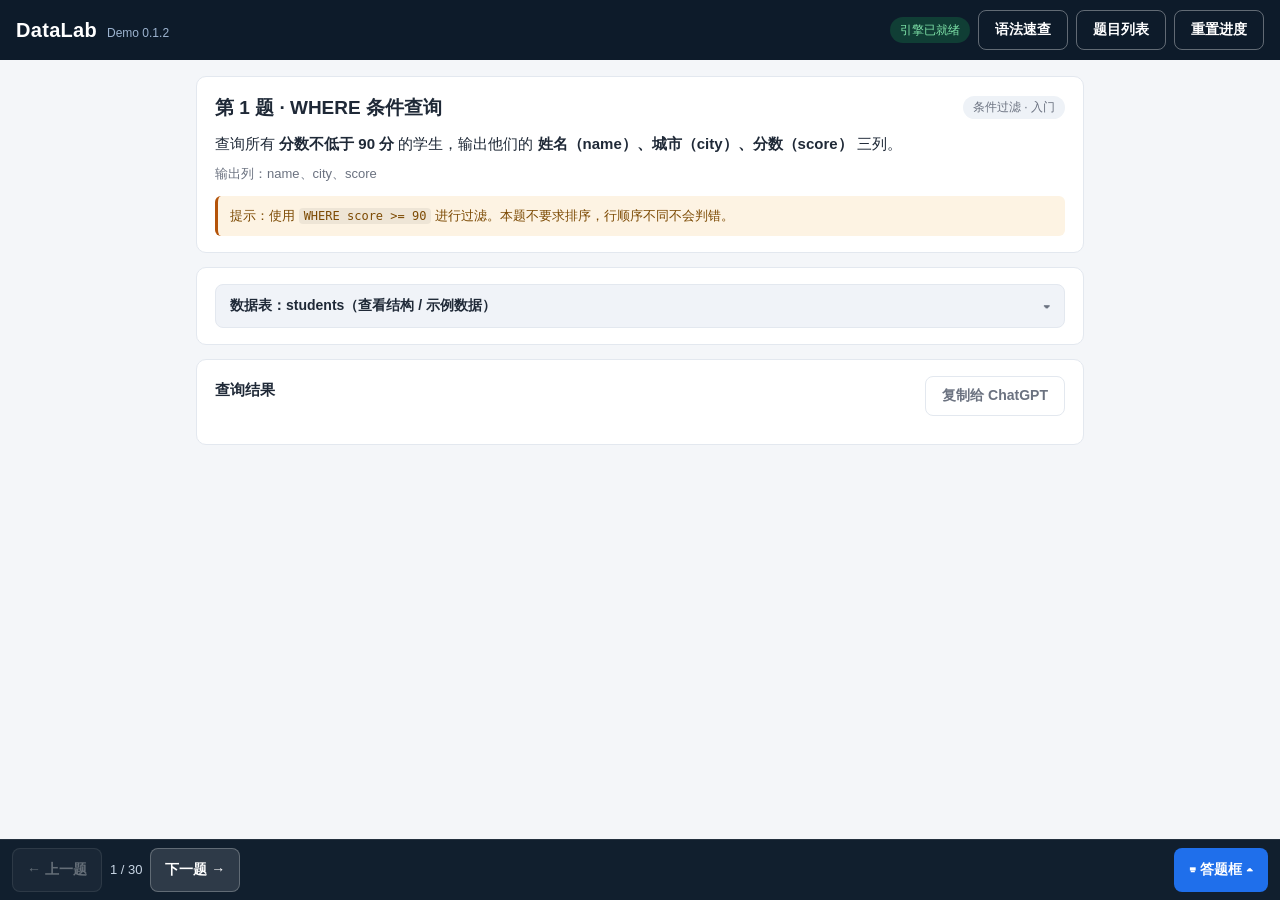
==== commit e4a5dae8: "DataLab 0.1.2：iPad 横屏虚拟键盘紧凑输入模式 - 横屏+触控+键盘弹出时自动进入紧凑模式：缩小面板、精简顶部、隐藏导航 - 面板顶部显示当前题关键条件+输出字段摘要 - 移除聚焦时 " ====
--- a/docs/index.html
+++ b/docs/index.html
@@ -81,6 +81,7 @@
     <div class="fb-panel hidden" id="fbPanel">
       <div class="fb-panel-head">
         <span id="fbPanelTitle" class="fb-panel-title">第 1 题</span>
+        <span id="fbPanelSummary" class="fb-panel-summary">…</span>
         <span class="fb-engine-badge">SQLite 引擎</span>
         <button id="fbCollapseBtn" class="fb-btn ghost" type="button">收起 ▾</button>
       </div>
--- a/docs/style.css
+++ b/docs/style.css
@@ -263,6 +263,12 @@
   font-size: 14px; font-weight: 600; color: #fff;
   overflow: hidden; text-overflow: ellipsis; white-space: nowrap;
 }
+.fb-panel-summary {
+  flex: 1 1 auto;
+  display: none;               /* 默认隐藏，紧凑模式下显示 */
+  font-size: 13px; color: #c9d6e5;
+  overflow: hidden; text-overflow: ellipsis; white-space: nowrap;
+}
 .fb-engine-badge {
   font-size: 11px; color: #9db4d0;
   background: rgba(255,255,255,.1); padding: 2px 8px; border-radius: 999px; white-space: nowrap;
@@ -302,6 +308,15 @@
 .fb-btn.ghost:hover { background: rgba(255,255,255,.12); }
 .fb-progress { color: #c9d6e5; font-size: 13px; white-space: nowrap; }
 .fb-spacer { flex: 1 1 auto; }
+
+/* 横屏紧凑输入模式：键盘弹出时缩小面板、精简顶部、隐藏导航与装饰 */
+body.compact .fb-panel { max-height: 40vh; }
+body.compact .fb-panel .sql-editor { min-height: 88px; max-height: 116px; }
+body.compact .fb-panel-title { display: none; }
+body.compact .fb-panel-summary { display: inline; }
+body.compact .fb-engine-badge { display: none; }
+body.compact .fb-panel .fb-btn.nav { display: none; }
+body.compact .fb-panel .fb-progress { display: none; }
 
 /* ---------- 抽屉 ---------- */
 .drawer-mask {
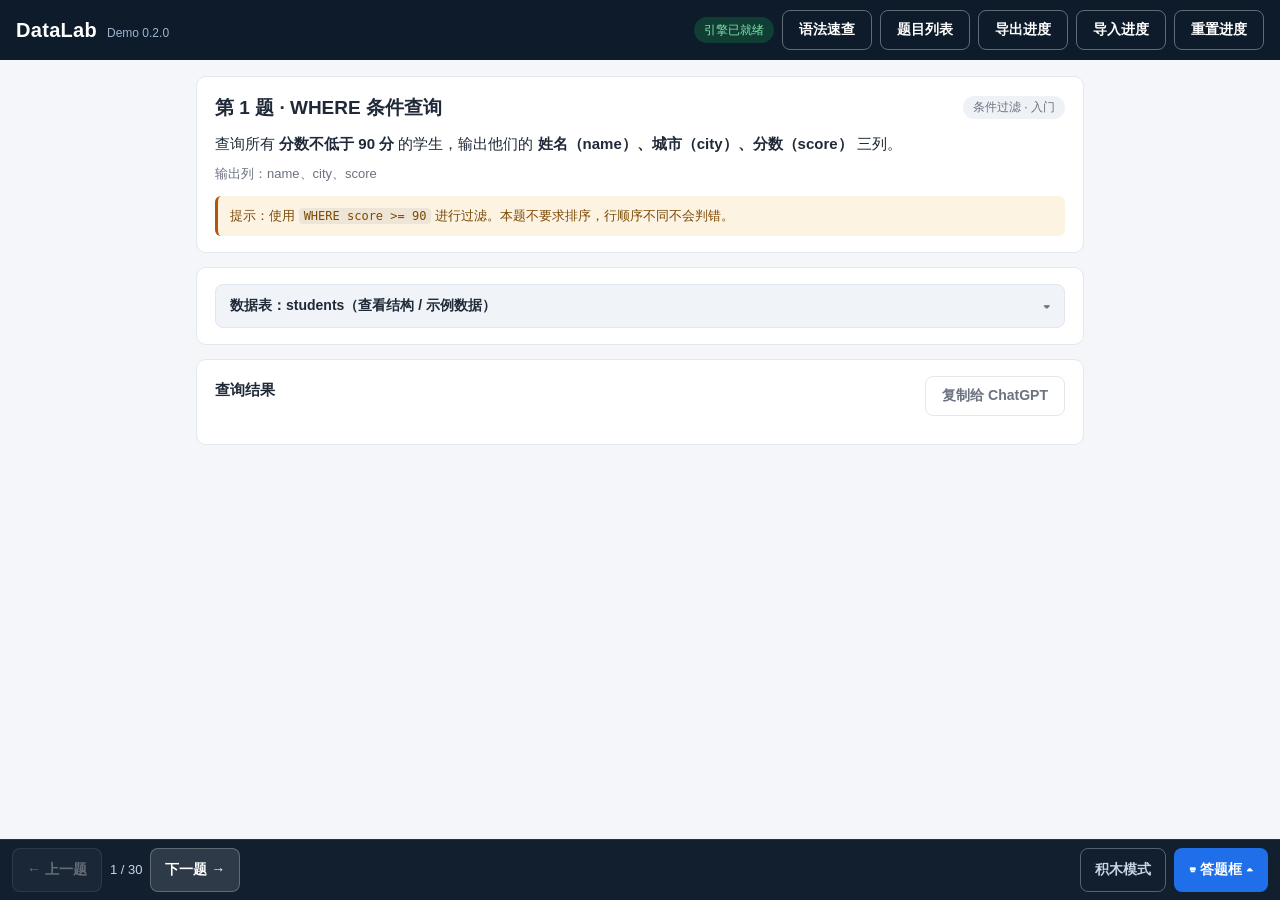
==== commit be83947b: "v0.2.0 发布构建：docs/ 与源一致（含新增 backup/blocks/store 资源）+ 更新横竖屏截图" ====
--- a/docs/index.html
+++ b/docs/index.html
@@ -4,7 +4,7 @@
   <meta charset="UTF-8">
   <meta name="viewport" content="width=device-width, initial-scale=1, viewport-fit=cover">
   <meta name="theme-color" content="#1f6feb">
-  <meta name="datalab-version" content="0.1.2">
+  <meta name="datalab-version" content="0.2.0">
   <meta name="apple-mobile-web-app-capable" content="yes">
   <meta name="apple-mobile-web-app-status-bar-style" content="black-translucent">
   <meta name="apple-mobile-web-app-title" content="DataLab">
@@ -13,22 +13,37 @@
   <link rel="manifest" href="manifest.json">
   <link rel="apple-touch-icon" href="icon-180.png">
   <link rel="stylesheet" href="style.css">
+  <link rel="stylesheet" href="blocks.css">
 </head>
 <body>
   <header class="topbar">
     <div class="brand">
       <span class="logo">DataLab</span>
-      <span class="ver" id="appVersion">Demo 0.1.2</span>
+      <span class="ver" id="appVersion">Demo 0.2.0</span>
     </div>
     <div class="top-right">
       <span id="engineStatus" class="engine-badge">引擎加载中…</span>
       <button id="syntaxBtn" class="btn ghost" type="button">语法速查</button>
       <button id="listBtn" class="btn ghost" type="button">题目列表</button>
+      <button id="exportBtn" class="btn ghost" type="button">导出进度</button>
+      <button id="importBtn" class="btn ghost" type="button">导入进度</button>
       <button id="resetBtn" class="btn ghost" type="button">重置进度</button>
     </div>
   </header>
 
   <main class="content">
+    <!-- 数据安全保护横幅（异常时显示） -->
+    <div id="safetyBanner" class="safety-banner hidden" role="alert">
+      <div class="safety-msg" id="safetyMsg"></div>
+      <div class="safety-issues" id="safetyIssues"></div>
+      <div class="safety-actions">
+        <button id="safetyExportBtn" class="btn ghost-dark" type="button">导出进度备份</button>
+        <button id="safetyRestoreBtn" class="btn ghost-dark hidden" type="button">恢复恢复前快照</button>
+      </div>
+    </div>
+
+    <div class="workbench">
+      <div class="wb-col-left">
     <!-- 1. 题目介绍 -->
     <section class="card task-card">
       <div class="task-head">
@@ -64,6 +79,52 @@
       <div id="runResult" class="run-result"></div>
       <div id="judgeResult" class="judge-result"></div>
     </section>
+      </div>
+
+      <!-- 右列：SQL 积木模式（第二种输入方式） -->
+      <section class="card wb-col-right hidden" id="blockModeCard">
+      <div id="blockPanel">
+        <div class="bm-workspace">
+          <div class="bm-panel">
+            <div class="bm-panel-head">
+              <h2>SQL 积木拼接区</h2>
+              <span class="bm-count" id="blocksCount">0 个积木</span>
+            </div>
+            <div class="bm-toolbar">
+              <button id="undoBtn" class="bm-btn" type="button" disabled>↩ 撤销</button>
+              <button id="clearBtn" class="bm-btn" type="button">清空</button>
+              <button id="moveLeftBtn" class="bm-btn" type="button" disabled>◀ 前移</button>
+              <button id="moveRightBtn" class="bm-btn" type="button" disabled>后移 ▶</button>
+              <button id="insertNewlineBtn" class="bm-btn" type="button">↵ 换行</button>
+              <button id="deleteSelBtn" class="bm-btn bm-danger" type="button" disabled>删除</button>
+              <button id="editSelBtn" class="bm-btn" type="button" disabled>编辑</button>
+            </div>
+            <div class="blocks-area" id="blocksArea" aria-label="SQL 积木拼接区"></div>
+            <div class="bm-foot">按住积木拖动排序 · 点按选中 · 拖动靠近上下边缘可自动滚动。</div>
+          </div>
+          <div class="bm-panel">
+            <div class="bm-panel-head">
+              <h2>实时 SQL 预览</h2>
+              <button id="copySqlBtn" class="bm-btn" type="button">复制 SQL</button>
+            </div>
+            <pre class="sql-preview" id="sqlPreview"><span class="sql-empty">（暂无语句）</span></pre>
+            <div class="bm-foot">随左侧积木实时更新；运行/判题复用下方按钮。</div>
+          </div>
+        </div>
+        <div class="bm-palette">
+          <div class="bm-palette-head">
+            <h2>语法模块库</h2>
+            <button id="customBtn" class="bm-btn bm-accent" type="button">＋ 自定义</button>
+          </div>
+          <div class="palette-groups" id="paletteGroups"></div>
+        </div>
+        <div class="bm-actions">
+          <button id="bmRunBtn" class="bm-btn bm-run" type="button">▶ 运行 SQL</button>
+          <button id="bmJudgeBtn" class="bm-btn bm-judge" type="button">✓ 提交判题</button>
+        </div>
+      </div>
+    </section>
+    </div>
   </main>
 
   <!-- 底部悬浮答题框 -->
@@ -74,6 +135,7 @@
       <span id="fbProgress" class="fb-progress">1 / 30</span>
       <button id="nextBtn" class="fb-btn nav" type="button">下一题 →</button>
       <div class="fb-spacer"></div>
+      <button id="modeToggleBtn" class="fb-btn ghost" type="button">积木模式</button>
       <button id="fbExpandBtn" class="fb-btn primary" type="button">⌨ 答题框 ▴</button>
     </div>
 
@@ -132,11 +194,70 @@
     </aside>
   </div>
 
+  <!-- 学习进度备份：导入预览 / 确认弹窗 -->
+  <input type="file" id="importFile" accept=".json,application/json" hidden>
+
+  <div class="backup-mask hidden" id="backupMask" aria-hidden="true">
+    <div class="backup-modal" role="dialog" aria-label="恢复学习进度">
+      <div class="backup-head">
+        <h3 id="backupTitle">恢复学习进度</h3>
+        <button id="backupClose" class="drawer-close" type="button" aria-label="关闭">✕</button>
+      </div>
+      <div class="backup-body" id="backupBody"></div>
+      <div class="backup-actions">
+        <button id="backupCancel" class="btn ghost-dark" type="button">取消</button>
+        <button id="backupMerge" class="btn ghost-dark" type="button">合并恢复</button>
+        <button id="backupReplace" class="btn primary" type="button">覆盖恢复</button>
+      </div>
+    </div>
+  </div>
+
+  <div class="toast hidden" id="toast"></div>
+
+  <!-- 积木：自定义模块弹窗 -->
+  <div class="modal-mask hidden" id="customModal">
+    <div class="modal">
+      <h3 id="customModalTitle">＋ 自定义模块</h3>
+      <div class="modal-tabs" id="customTabs">
+        <button data-type="number" class="active" type="button">数字</button>
+        <button data-type="text" type="button">文本</button>
+        <button data-type="alias" type="button">字段名/别名</button>
+        <button data-type="raw" type="button">SQL 片段</button>
+      </div>
+      <div class="modal-body">
+        <label class="modal-label" for="customInput" id="customInputLabel">数值</label>
+        <input id="customInput" type="text" autocomplete="off" spellcheck="false" placeholder="例如 90">
+        <div class="modal-hint" id="customHint"></div>
+        <div class="modal-preview">生成 SQL：<code id="customSqlPreview">—</code></div>
+      </div>
+      <div class="modal-actions">
+        <button id="customCancel" class="bm-btn" type="button">取消</button>
+        <button id="customOk" class="bm-btn bm-accent" type="button">添加</button>
+      </div>
+    </div>
+  </div>
+
+  <!-- 积木：清空确认弹窗 -->
+  <div class="modal-mask hidden" id="confirmModal">
+    <div class="modal modal-sm">
+      <h3>清空语句？</h3>
+      <p>将删除当前题目的所有积木。此操作可撤销。</p>
+      <div class="modal-actions">
+        <button id="confirmCancel" class="bm-btn" type="button">取消</button>
+        <button id="confirmOk" class="bm-btn bm-danger" type="button">清空</button>
+      </div>
+    </div>
+  </div>
+
   <script src="sql-wasm.js"></script>
   <script src="data.js"></script>
   <script src="syntax.js"></script>
   <script src="db.js"></script>
   <script src="judge.js"></script>
+  <script src="backup.js"></script>
+  <script src="store.js"></script>
+  <script src="blocks.js"></script>
+  <script src="backup-ui.js"></script>
   <script src="app.js"></script>
 </body>
 </html>
--- a/docs/style.css
+++ b/docs/style.css
@@ -438,3 +438,178 @@
   .fb-btn { padding: 8px 10px; font-size: 13px; min-height: 40px; }
   .fb-progress { font-size: 12px; }
 }
+
+/* ---------- 学习进度备份：导出 / 导入弹窗与提示 ---------- */
+.toast {
+  position: fixed;
+  left: 50%;
+  bottom: calc(var(--bar-h) + env(safe-area-inset-bottom) + 28px);
+  transform: translateX(-50%);
+  background: rgba(13, 27, 42, 0.96);
+  color: #fff;
+  padding: 10px 16px;
+  border-radius: 8px;
+  font-size: 13px;
+  max-width: min(520px, 92vw);
+  z-index: 60;
+  box-shadow: 0 6px 24px rgba(0, 0, 0, 0.25);
+}
+.toast.ok { border-left: 4px solid var(--green); }
+.toast.err { border-left: 4px solid var(--red); }
+
+.backup-mask {
+  position: fixed;
+  inset: 0;
+  background: rgba(0, 0, 0, 0.45);
+  z-index: 50;
+  display: flex;
+  align-items: center;
+  justify-content: center;
+  padding: 16px;
+}
+.backup-modal {
+  width: min(560px, 96vw);
+  max-height: 86vh;
+  background: var(--panel);
+  border-radius: 14px;
+  box-shadow: 0 12px 40px rgba(0, 0, 0, 0.28);
+  display: flex;
+  flex-direction: column;
+  overflow: hidden;
+}
+.backup-head {
+  display: flex;
+  justify-content: space-between;
+  align-items: center;
+  padding: 14px 16px;
+  border-bottom: 1px solid var(--border);
+  flex: 0 0 auto;
+}
+.backup-head h3 { margin: 0; font-size: 16px; }
+.backup-body {
+  padding: 14px 16px;
+  overflow-y: auto;
+  flex: 1 1 auto;
+  display: flex;
+  flex-direction: column;
+  gap: 8px;
+}
+.bk-summary { font-size: 13px; color: var(--text-dim); margin-bottom: 2px; }
+.bk-warn {
+  font-size: 12px; color: #7c4a03;
+  background: var(--amber-bg); border-left: 3px solid var(--amber);
+  border-radius: 6px; padding: 8px 10px;
+}
+.bk-row {
+  border: 1px solid var(--border);
+  border-radius: 8px;
+  padding: 8px 10px;
+  display: flex;
+  flex-direction: column;
+  gap: 4px;
+}
+.bk-row.bk-conflict { border-color: #f0c9c9; background: #fff8f8; }
+.bk-row.bk-same { border-color: #bfe6cc; background: #f6fdf8; }
+.bk-row.bk-info { border-color: #c6d9f5; background: #f5f9ff; }
+.bk-key { font-weight: 600; font-size: 13px; display: flex; justify-content: space-between; gap: 8px; flex-wrap: wrap; }
+.bk-status { font-weight: 500; font-size: 12px; color: var(--text-dim); }
+.bk-row.bk-conflict .bk-status { color: var(--red); }
+.bk-row.bk-same .bk-status { color: var(--green); }
+.bk-vals { display: flex; flex-direction: column; gap: 2px; }
+.bk-val { font-family: var(--mono); font-size: 12px; color: var(--text-dim); word-break: break-all; }
+.bk-tag {
+  display: inline-block; font-family: -apple-system, sans-serif; font-size: 11px;
+  color: var(--text-dim); background: #eef2f7; border-radius: 4px; padding: 0 5px; margin-right: 6px;
+}
+.bk-foot { font-size: 12px; color: var(--text-dim); margin-top: 2px; }
+.backup-actions {
+  display: flex;
+  justify-content: flex-end;
+  gap: 8px;
+  padding: 12px 16px;
+  border-top: 1px solid var(--border);
+  flex: 0 0 auto;
+  flex-wrap: wrap;
+}
+
+/* ---------- 数据安全保护横幅（阶段 B.1） ---------- */
+.safety-banner {
+  background: var(--red-bg);
+  border: 1px solid #f5c6c6;
+  border-left: 4px solid var(--red);
+  border-radius: var(--radius);
+  padding: 14px 16px;
+  display: flex;
+  flex-direction: column;
+  gap: 8px;
+}
+.safety-msg { font-weight: 700; color: #7f1d1d; font-size: 14px; }
+.safety-issues { font-size: 13px; color: #7f1d1d; }
+.safety-issues ul { margin: 4px 0 0; padding-left: 18px; }
+.safety-issues li { margin: 2px 0; word-break: break-all; }
+.safety-issues code { font-family: var(--mono); font-size: 12px; background: rgba(0,0,0,.05); padding: 0 4px; border-radius: 4px; }
+.safety-actions { display: flex; gap: 8px; flex-wrap: wrap; }
+
+/* ---------- 阶段 D.1：iPad 横屏学习工作台（双栏） ---------- */
+.workbench { display: flex; flex-direction: column; gap: 14px; min-width: 0; }
+.wb-col-left { display: flex; flex-direction: column; gap: 14px; min-width: 0; }
+.wb-col-right { min-width: 0; }
+
+/* 横屏 + 积木模式：左约 30%（题目/数据表/结果），右约 70%（积木工作台）；首屏不滚动、内部滚动 */
+@media (orientation: landscape) and (min-width: 700px) {
+  body.blocks-mode { padding-bottom: 0; }   /* 横屏积木模式高度已显式预留，去掉 body 底部 padding 避免多余页面滚动 */
+  body.blocks-mode .content {
+    max-width: none;
+    display: flex;
+    flex-direction: column;
+    gap: 12px;
+    /* 高度 = 视口 - 顶栏(≈52) - 底部操作栏 - 安全区 - 上下留白 */
+    height: calc(100dvh - 52px - var(--bar-h) - env(safe-area-inset-bottom) - 16px);
+    min-height: 0;
+    overflow: hidden;
+    padding-top: 12px;
+    padding-bottom: 4px;
+  }
+  body.blocks-mode .workbench {
+    flex: 1 1 auto;
+    min-height: 0;
+    display: grid;
+    grid-template-columns: minmax(240px, 30%) minmax(0, 1fr);
+    gap: 12px;
+    align-items: stretch;
+  }
+  body.blocks-mode .wb-col-left {
+    min-height: 0;
+    overflow-y: auto;
+    padding-right: 2px;
+    gap: 12px;
+  }
+  body.blocks-mode .wb-col-right {
+    min-height: 0;
+    overflow: hidden;
+    display: flex;
+    flex-direction: column;
+  }
+  body.blocks-mode #blockPanel {
+    flex: 1 1 auto;
+    min-height: 0;
+    display: flex;
+    flex-direction: column;
+    gap: 8px;
+  }
+  body.blocks-mode #blockPanel .bm-workspace {
+    flex: 1 1 auto;
+    min-height: 0;
+  }
+  body.blocks-mode #blockPanel .bm-palette {
+    flex: 0 0 auto;
+  }
+  body.blocks-mode #blockPanel .bm-palette .palette-groups {
+    max-height: 120px;   /* 模块库内部独立滚动，保证首屏可见 */
+  }
+}
+
+/* 竖屏/窄屏自动回退纵向（默认 workbench 已是纵向堆叠，无需额外覆盖） */
+@media (orientation: portrait) {
+  body.blocks-mode .content { max-width: none; }
+}
--- a/docs/blocks.css
+++ b/docs/blocks.css
@@ -0,0 +1,289 @@
+/* DataLab 阶段 C · SQL 积木模式样式（源自 V4.1 styles.css，作用域收敛到 #blockPanel）
+   仅积木相关样式；按钮/弹窗类使用 bm- 前缀避免与正式工程 .btn/.modal 冲突。
+   拖动样式：FLIP + transform，占位元素表示插入位置。 */
+
+#blockPanel {
+  --panel-bg: #ffffff;
+  --panel-border: #e2e8f0;
+  --ink: #0f172a;
+  --muted: #64748b;
+  --accent: #2563eb;
+  --accent-2: #3b82f6;
+  --danger: #dc2626;
+  --ok: #16a34a;
+  --warn: #d97706;
+  --radius: 12px;
+  --shadow: 0 1px 3px rgba(15, 23, 42, .08), 0 1px 2px rgba(15, 23, 42, .05);
+  display: flex;
+  flex-direction: column;
+  gap: 10px;
+}
+
+#blockPanel .bm-workspace {
+  display: grid;
+  grid-template-columns: 3fr 2fr;
+  gap: 10px;
+  min-height: 0;
+}
+
+#blockPanel .bm-panel {
+  display: flex;
+  flex-direction: column;
+  background: var(--panel-bg);
+  border: 1px solid var(--panel-border);
+  border-radius: var(--radius);
+  box-shadow: var(--shadow);
+  min-height: 0;
+  min-width: 0;
+  overflow: hidden;
+}
+#blockPanel .bm-panel-head {
+  display: flex; align-items: center; justify-content: space-between; gap: 8px;
+  padding: 8px 12px; border-bottom: 1px solid var(--panel-border);
+}
+#blockPanel .bm-panel-head h2 { margin: 0; font-size: 14px; font-weight: 700; color: var(--ink); }
+#blockPanel .bm-count { color: var(--muted); font-size: 12px; }
+#blockPanel .bm-foot { padding: 6px 12px; border-top: 1px solid var(--panel-border); font-size: 11.5px; color: var(--muted); line-height: 1.4; }
+#blockPanel .bm-toolbar {
+  display: flex; flex-wrap: wrap; gap: 6px;
+  padding: 7px 10px; border-bottom: 1px solid var(--panel-border); background: #f8fafc;
+}
+
+/* 积木区 */
+#blockPanel .blocks-area {
+  flex: 1;
+  min-height: 160px;
+  display: flex;
+  flex-wrap: wrap;
+  align-content: flex-start;
+  gap: 8px;
+  padding: 12px;
+  overflow-y: auto;
+  overscroll-behavior: contain;
+  background:
+    radial-gradient(#eef2f7 1px, transparent 1px) 0 0 / 18px 18px,
+    #fbfcfe;
+  position: relative;
+  touch-action: pan-y;
+}
+#blockPanel .blocks-empty { width: 100%; color: var(--muted); font-size: 13px; padding: 8px 2px; }
+
+/* 积木 */
+#blockPanel .block {
+  display: inline-flex;
+  align-items: center;
+  gap: 6px;
+  padding: 7px 9px;
+  border-radius: 10px;
+  border: 1.5px solid transparent;
+  font-size: 15px;
+  line-height: 1.15;
+  font-weight: 600;
+  white-space: nowrap;
+  letter-spacing: .1px;
+  cursor: grab;
+  user-select: none;
+  -webkit-user-select: none;
+  -webkit-touch-callout: none;
+  touch-action: none;
+  position: relative;
+  background: #fff;
+  transition: none;
+  will-change: transform;
+}
+#blockPanel .block-handle { cursor: grab; opacity: .5; font-size: 14px; line-height: 1; touch-action: none; flex: none; }
+#blockPanel .block-label { pointer-events: none; }
+#blockPanel .block-del {
+  flex: none;
+  border: none; background: transparent; color: var(--muted);
+  width: 20px; height: 20px; border-radius: 6px;
+  font-size: 14px; line-height: 1; cursor: pointer;
+  display: inline-flex; align-items: center; justify-content: center;
+  touch-action: manipulation;
+}
+#blockPanel .block-del:hover { background: #fee2e2; color: var(--danger); }
+
+#blockPanel .block[data-type="keyword"]  { background: #dbeafe; border-color: #93c5fd; color: #1e40af; }
+#blockPanel .block[data-type="field"]    { background: #dcfce7; border-color: #86efac; color: #166534; }
+#blockPanel .block[data-type="operator"] { background: #ffedd5; border-color: #fdba74; color: #9a3412; }
+#blockPanel .block[data-type="function"] { background: #ede9fe; border-color: #c4b5fd; color: #5b21b6; }
+#blockPanel .block[data-type="number"]   { background: #cffafe; border-color: #67e8f9; color: #155e75; }
+#blockPanel .block[data-type="text"]     { background: #fef3c7; border-color: #fcd34d; color: #92400e; }
+#blockPanel .block[data-type="alias"]    { background: #dcfce7; border-color: #86efac; color: #166534; }
+#blockPanel .block[data-type="raw"]      { background: #fee2e2; border-color: #fca5a5; color: #991b1b; }
+
+#blockPanel .block[data-type="newline"] {
+  flex: 0 0 100%;
+  display: flex;
+  align-items: center;
+  gap: 8px;
+  background: transparent;
+  border: none;
+  padding: 3px 0;
+  min-height: 28px;
+}
+#blockPanel .block[data-type="newline"]::after {
+  content: '';
+  flex: 1;
+  min-width: 12px;
+  border-top: 1px dashed #cbd5e1;
+}
+#blockPanel .block[data-type="newline"] .newline-inner {
+  display: inline-flex;
+  align-items: center;
+  gap: 6px;
+  padding: 5px 9px;
+  border-radius: 8px;
+  background: #f1f5f9;
+  border: 1.5px solid #cbd5e1;
+  color: #475569;
+  font-size: 13px;
+  line-height: 1.15;
+  font-weight: 600;
+  white-space: nowrap;
+}
+#blockPanel .block[data-type="newline"].dragging-newline { flex: none; padding: 0; }
+#blockPanel .block[data-type="newline"].dragging-newline::after { display: none; }
+
+#blockPanel .block.selected { outline: 2.5px solid var(--accent); outline-offset: 1px; }
+
+#blockPanel .block-placeholder {
+  flex: none;
+  border: 2px dashed var(--accent-2);
+  border-radius: 10px;
+  background: rgba(59, 130, 246, .14);
+  box-sizing: border-box;
+  min-width: 26px;
+}
+#blockPanel .block-placeholder-newline {
+  border-color: #cbd5e1;
+  background: rgba(148, 163, 184, .12);
+  border-radius: 8px;
+  min-height: 28px;
+}
+
+#blockPanel .block.dragging {
+  position: fixed;
+  left: 0; top: 0;
+  margin: 0;
+  z-index: 1000;
+  pointer-events: none;
+  transform-origin: center center;
+  box-shadow: 0 14px 34px rgba(15, 23, 42, .28), 0 4px 10px rgba(15, 23, 42, .16);
+  transition: none !important;
+}
+body.is-dragging { cursor: grabbing; }
+body.is-dragging #blockPanel * { user-select: none !important; -webkit-user-select: none !important; }
+
+#blockPanel .block.flip   { transition: transform 180ms cubic-bezier(.2, .8, .2, 1); }
+#blockPanel .block.settle { transition: transform 200ms cubic-bezier(.2, .8, .2, 1); }
+
+/* 预览 */
+#blockPanel .sql-preview {
+  flex: 1;
+  min-height: 120px;
+  margin: 0;
+  padding: 12px;
+  overflow: auto;
+  background: #0b1220;
+  color: #e2e8f0;
+  font-family: "SF Mono", "Menlo", "Consolas", "Monaco", monospace;
+  font-size: 14px;
+  line-height: 1.55;
+  white-space: pre-wrap;
+  word-break: break-word;
+  tab-size: 2;
+}
+#blockPanel .sql-preview .sql-empty { color: #64748b; }
+#blockPanel .sql-preview mark { background: rgba(251, 191, 36, .38); color: #fff7ed; border-radius: 3px; padding: 0 1px; }
+
+/* 模块库 */
+#blockPanel .bm-palette {
+  background: var(--panel-bg);
+  border: 1px solid var(--panel-border);
+  border-radius: var(--radius);
+  box-shadow: var(--shadow);
+  display: flex;
+  flex-direction: column;
+}
+#blockPanel .bm-palette-head {
+  display: flex; align-items: center; justify-content: space-between;
+  padding: 7px 12px; border-bottom: 1px solid var(--panel-border);
+}
+#blockPanel .bm-palette-head h2 { margin: 0; font-size: 14px; font-weight: 700; color: var(--ink); }
+#blockPanel .palette-groups {
+  display: flex; flex-wrap: wrap; gap: 8px;
+  padding: 9px 12px;
+  overflow-y: auto;
+  max-height: 148px;
+}
+#blockPanel .palette-group { display: flex; flex-wrap: wrap; gap: 5px; align-items: center; }
+#blockPanel .palette-group-name {
+  font-size: 11px; color: var(--muted); font-weight: 700;
+  padding: 3px 7px; border-radius: 6px; background: #f1f5f9; white-space: nowrap;
+}
+#blockPanel .palette-item {
+  border: 1px solid var(--panel-border); background: #fff;
+  border-radius: 8px; padding: 5px 9px; font-size: 13.5px; font-weight: 600;
+  cursor: pointer; white-space: nowrap; color: var(--ink);
+  user-select: none; -webkit-user-select: none; touch-action: manipulation;
+}
+#blockPanel .palette-item:hover { border-color: var(--accent-2); color: var(--accent); background: #eff6ff; }
+#blockPanel .palette-item:active { transform: scale(.96); }
+#blockPanel .palette-item.sym { font-family: "SF Mono", "Menlo", "Consolas", monospace; min-width: 30px; text-align: center; }
+
+/* 按钮与操作区 */
+#blockPanel .bm-btn {
+  border: 1px solid var(--panel-border); background: #fff; color: var(--ink);
+  border-radius: 8px; padding: 7px 12px; font-size: 13px; font-weight: 600;
+  cursor: pointer; white-space: nowrap; min-height: 34px;
+  user-select: none; -webkit-user-select: none; touch-action: manipulation;
+}
+#blockPanel .bm-btn:hover { background: #f1f5f9; }
+#blockPanel .bm-btn:disabled { opacity: .45; cursor: not-allowed; }
+#blockPanel .bm-btn.bm-accent { background: var(--accent); border-color: var(--accent); color: #fff; }
+#blockPanel .bm-btn.bm-danger { background: #fff; border-color: #fecaca; color: var(--danger); }
+#blockPanel .bm-btn.bm-run { background: var(--ok); border-color: var(--ok); color: #fff; }
+#blockPanel .bm-btn.bm-judge { background: #7c3aed; border-color: #7c3aed; color: #fff; }
+#blockPanel .bm-actions { display: flex; gap: 8px; justify-content: flex-end; }
+
+/* 模态框（自定义模块 / 清空确认，位于 body 级） */
+.modal-mask {
+  position: fixed; inset: 0; z-index: 2000;
+  background: rgba(15, 23, 42, .5);
+  display: flex; align-items: center; justify-content: center;
+  padding: 20px;
+}
+.modal {
+  background: #fff; border-radius: 14px; padding: 16px;
+  width: min(420px, 100%); max-height: 86vh; overflow: auto;
+  box-shadow: 0 24px 60px rgba(0, 0, 0, .3);
+}
+.modal-sm { width: min(340px, 100%); }
+.modal h3 { margin: 0 0 10px; font-size: 16px; }
+.modal p { margin: 0 0 12px; font-size: 13.5px; color: #64748b; }
+.modal-tabs { display: flex; flex-wrap: wrap; gap: 6px; margin-bottom: 12px; }
+.modal-tabs button {
+  border: 1px solid #e2e8f0; background: #fff; border-radius: 8px;
+  padding: 6px 10px; font-size: 13px; cursor: pointer; white-space: nowrap;
+}
+.modal-tabs button.active { background: #2563eb; border-color: #2563eb; color: #fff; }
+.modal-body { display: flex; flex-direction: column; gap: 8px; }
+.modal-label { font-size: 12px; color: #64748b; font-weight: 700; }
+.modal-body input {
+  border: 1px solid #e2e8f0; border-radius: 8px; padding: 9px 10px;
+  font-size: 15px; width: 100%;
+}
+.modal-body input:focus { outline: 2px solid #3b82f6; border-color: transparent; }
+.modal-hint { font-size: 12px; color: #64748b; line-height: 1.45; }
+.modal-hint.warn { color: #d97706; }
+.modal-preview { font-size: 12.5px; color: #64748b; }
+.modal-preview code { background: #f1f5f9; padding: 2px 6px; border-radius: 5px; color: #0f172a; }
+.modal-actions { display: flex; justify-content: flex-end; gap: 8px; margin-top: 14px; }
+
+/* 竖屏 / 窄屏：双栏堆叠 */
+@media (max-width: 720px) {
+  #blockPanel .bm-workspace { grid-template-columns: 1fr; }
+  #blockPanel .blocks-area { min-height: 120px; }
+  #blockPanel .palette-groups { max-height: 120px; }
+}
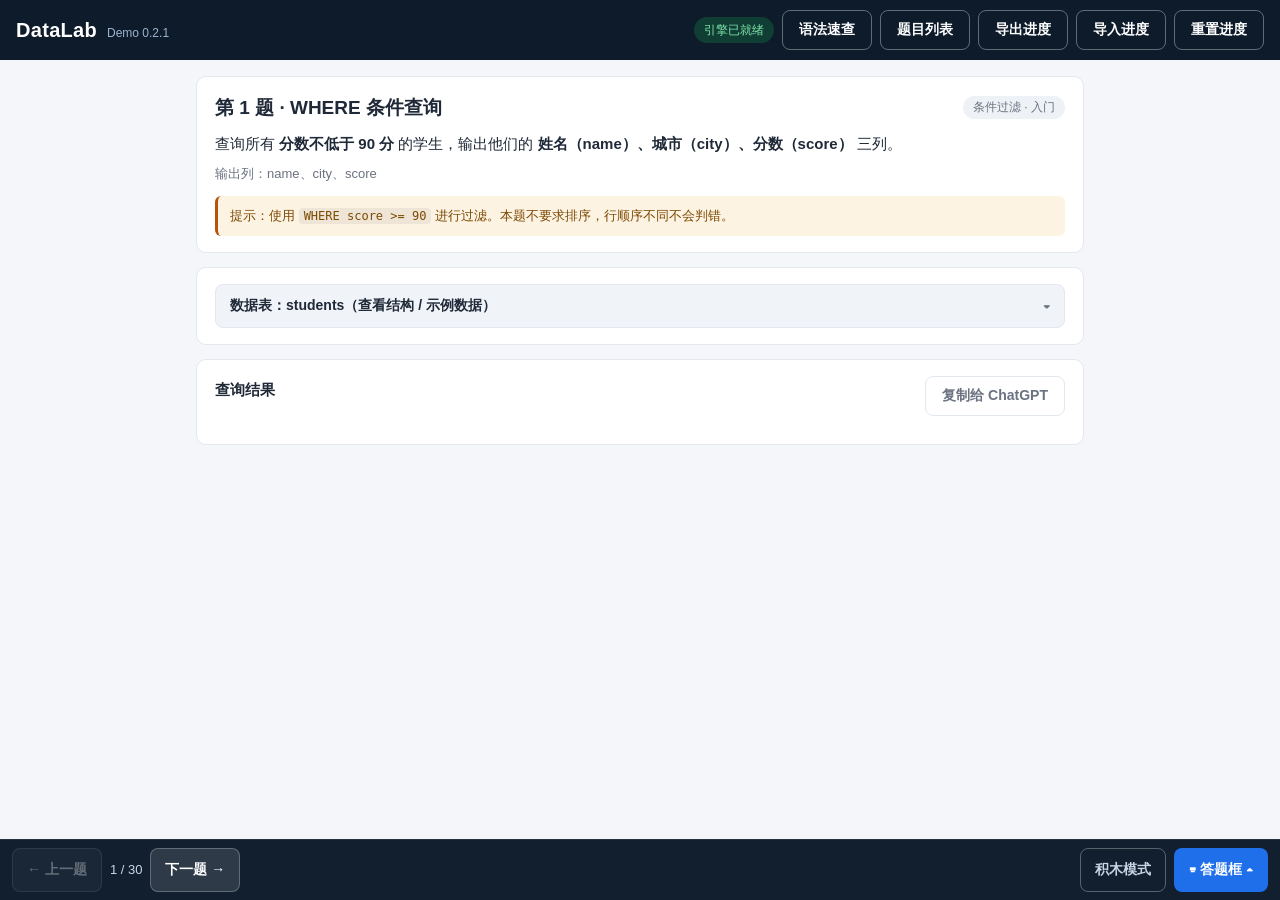
==== commit 3d25b5c0: "feat: release prep for DataLab v0.2.1" ====
--- a/docs/index.html
+++ b/docs/index.html
@@ -4,7 +4,7 @@
   <meta charset="UTF-8">
   <meta name="viewport" content="width=device-width, initial-scale=1, viewport-fit=cover">
   <meta name="theme-color" content="#1f6feb">
-  <meta name="datalab-version" content="0.2.0">
+  <meta name="datalab-version" content="0.2.1">
   <meta name="apple-mobile-web-app-capable" content="yes">
   <meta name="apple-mobile-web-app-status-bar-style" content="black-translucent">
   <meta name="apple-mobile-web-app-title" content="DataLab">
@@ -19,7 +19,7 @@
   <header class="topbar">
     <div class="brand">
       <span class="logo">DataLab</span>
-      <span class="ver" id="appVersion">Demo 0.2.0</span>
+      <span class="ver" id="appVersion">Demo 0.2.1</span>
     </div>
     <div class="top-right">
       <span id="engineStatus" class="engine-badge">引擎加载中…</span>
@@ -98,6 +98,7 @@
               <button id="insertNewlineBtn" class="bm-btn" type="button">↵ 换行</button>
               <button id="deleteSelBtn" class="bm-btn bm-danger" type="button" disabled>删除</button>
               <button id="editSelBtn" class="bm-btn" type="button" disabled>编辑</button>
+              <button id="duplicateSelBtn" class="bm-btn" type="button" disabled>复制</button>
             </div>
             <div class="blocks-area" id="blocksArea" aria-label="SQL 积木拼接区"></div>
             <div class="bm-foot">按住积木拖动排序 · 点按选中 · 拖动靠近上下边缘可自动滚动。</div>
@@ -225,10 +226,13 @@
         <button data-type="raw" type="button">SQL 片段</button>
       </div>
       <div class="modal-body">
+        <label class="modal-label" for="customLabelInput">显示文字</label>
+        <input id="customLabelInput" type="text" maxlength="120" autocomplete="off" spellcheck="false" placeholder="积木表面显示内容">
         <label class="modal-label" for="customInput" id="customInputLabel">数值</label>
-        <input id="customInput" type="text" autocomplete="off" spellcheck="false" placeholder="例如 90">
+        <textarea id="customInput" maxlength="2000" rows="3" autocomplete="off" spellcheck="false" placeholder="实际 SQL 内容"></textarea>
         <div class="modal-hint" id="customHint"></div>
-        <div class="modal-preview">生成 SQL：<code id="customSqlPreview">—</code></div>
+        <div class="modal-preview">积木预览：<span class="block-preview" id="customBlockPreview">—</span></div>
+        <div class="modal-preview">实际 SQL：<code id="customSqlPreview">—</code></div>
       </div>
       <div class="modal-actions">
         <button id="customCancel" class="bm-btn" type="button">取消</button>
--- a/docs/blocks.css
+++ b/docs/blocks.css
@@ -274,6 +274,13 @@
   border: 1px solid #e2e8f0; border-radius: 8px; padding: 9px 10px;
   font-size: 15px; width: 100%;
 }
+.modal-body textarea {
+  box-sizing: border-box; width: 100%; min-height: 72px; resize: vertical;
+  border: 1px solid #e2e8f0; border-radius: 8px; padding: 9px 10px;
+  font: 15px/1.45 inherit; font-family: inherit; overflow-wrap: anywhere;
+}
+.modal-body textarea:focus { outline: 2px solid #3b82f6; border-color: transparent; }
+.block-preview { display: inline-block; max-width: 100%; overflow-wrap: anywhere; padding: 3px 8px; border: 1px solid #93c5fd; border-radius: 7px; background: #dbeafe; color: #1e40af; }
 .modal-body input:focus { outline: 2px solid #3b82f6; border-color: transparent; }
 .modal-hint { font-size: 12px; color: #64748b; line-height: 1.45; }
 .modal-hint.warn { color: #d97706; }
@@ -287,3 +294,10 @@
   #blockPanel .blocks-area { min-height: 120px; }
   #blockPanel .palette-groups { max-height: 120px; }
 }
+@media (max-width: 900px) and (orientation: landscape) {
+  .modal-mask { align-items: flex-start; padding: max(8px, env(safe-area-inset-top)) 10px max(8px, env(safe-area-inset-bottom)); overflow-y: auto; }
+  .modal { max-height: calc(100dvh - 16px); max-height: calc(100vh - 16px); width: min(560px, 100%); padding: 12px; }
+  .modal-body { gap: 5px; }
+  .modal-body textarea { min-height: 54px; }
+  .modal-actions { position: sticky; bottom: -12px; padding: 8px 0 0; background: #fff; }
+}
